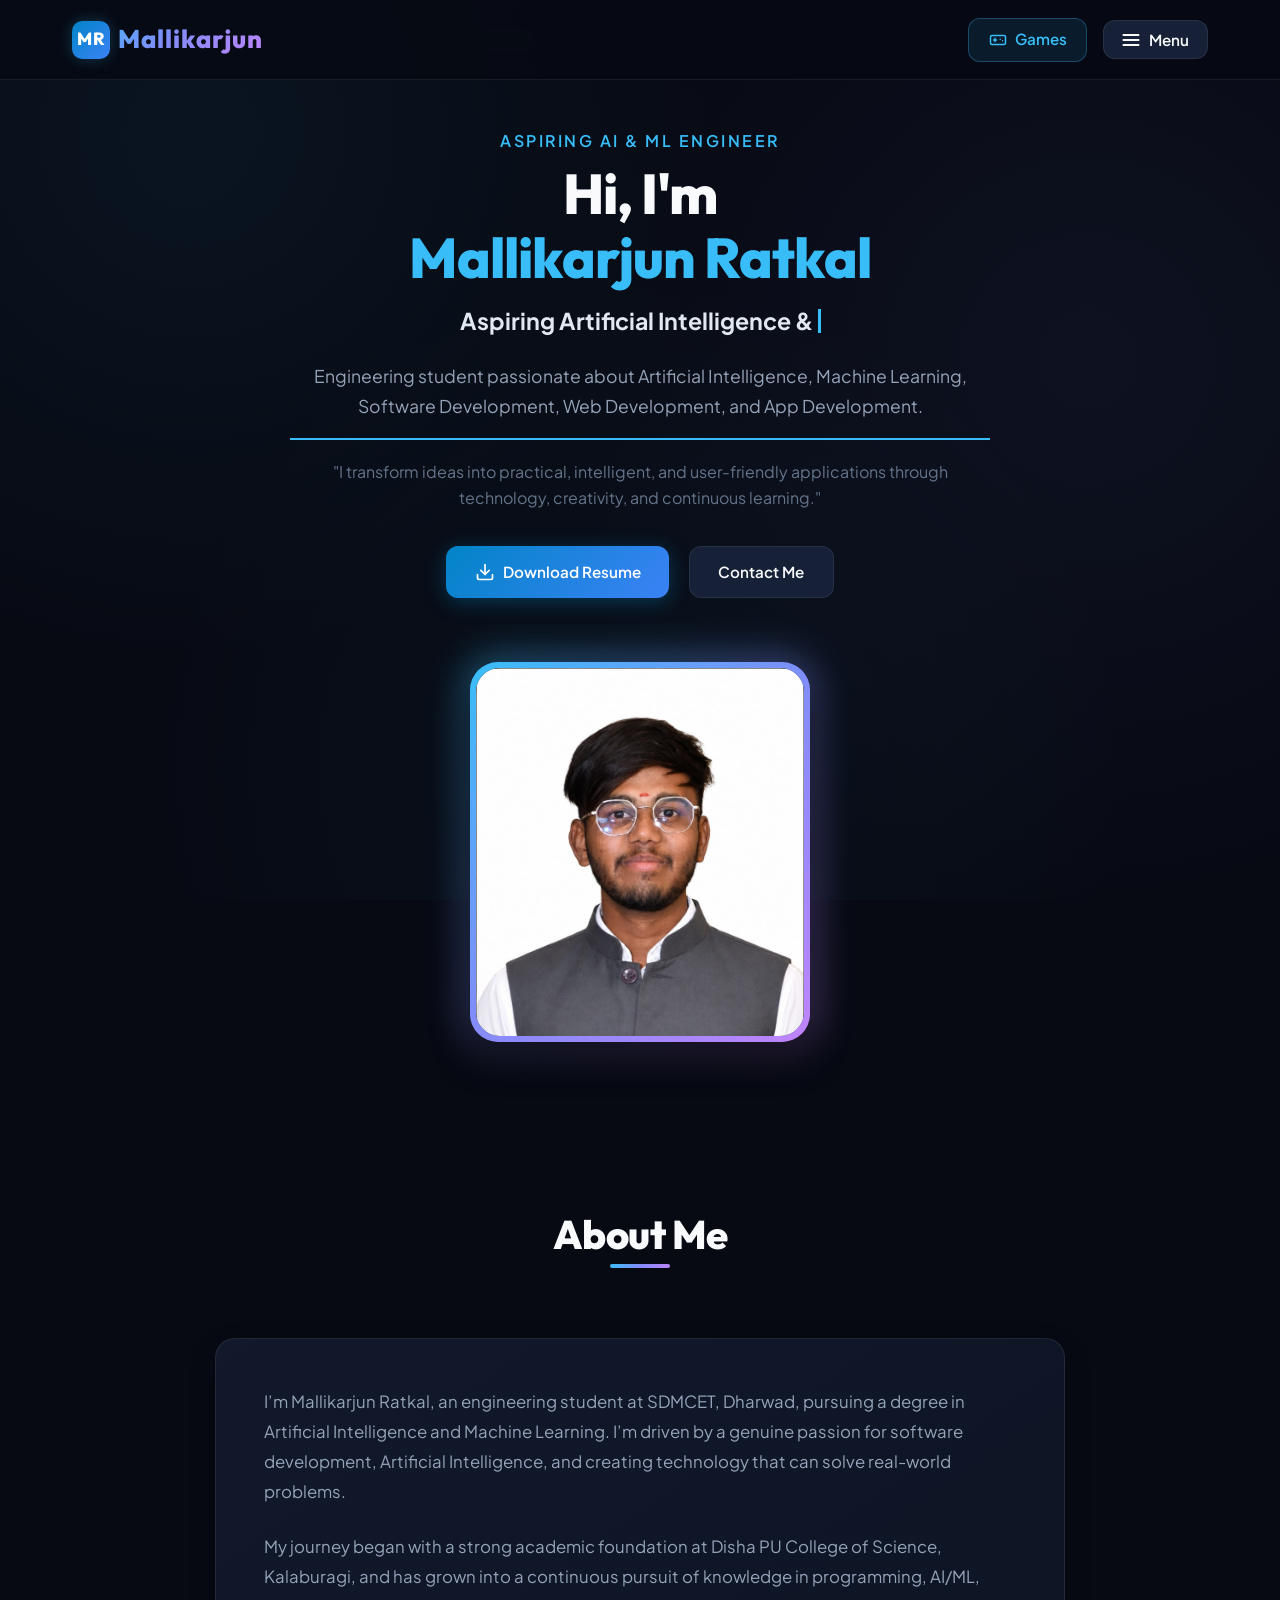
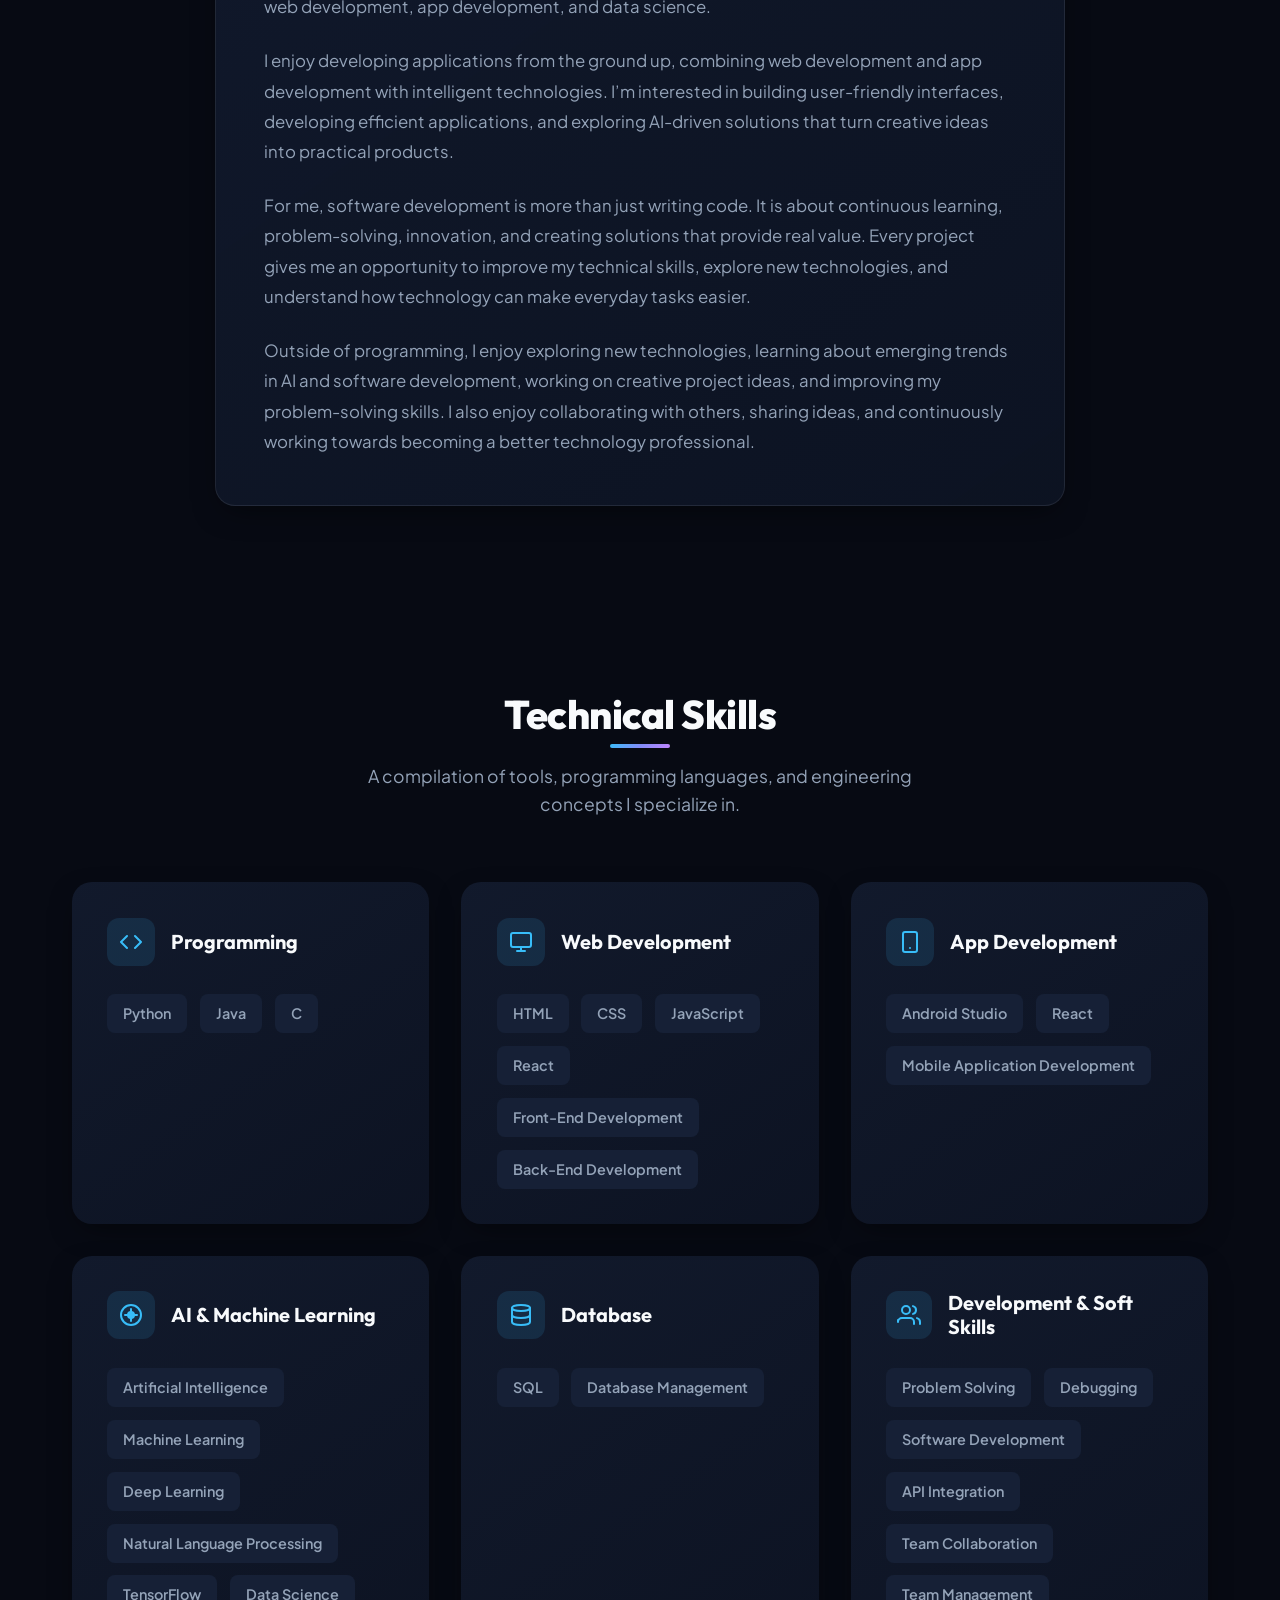
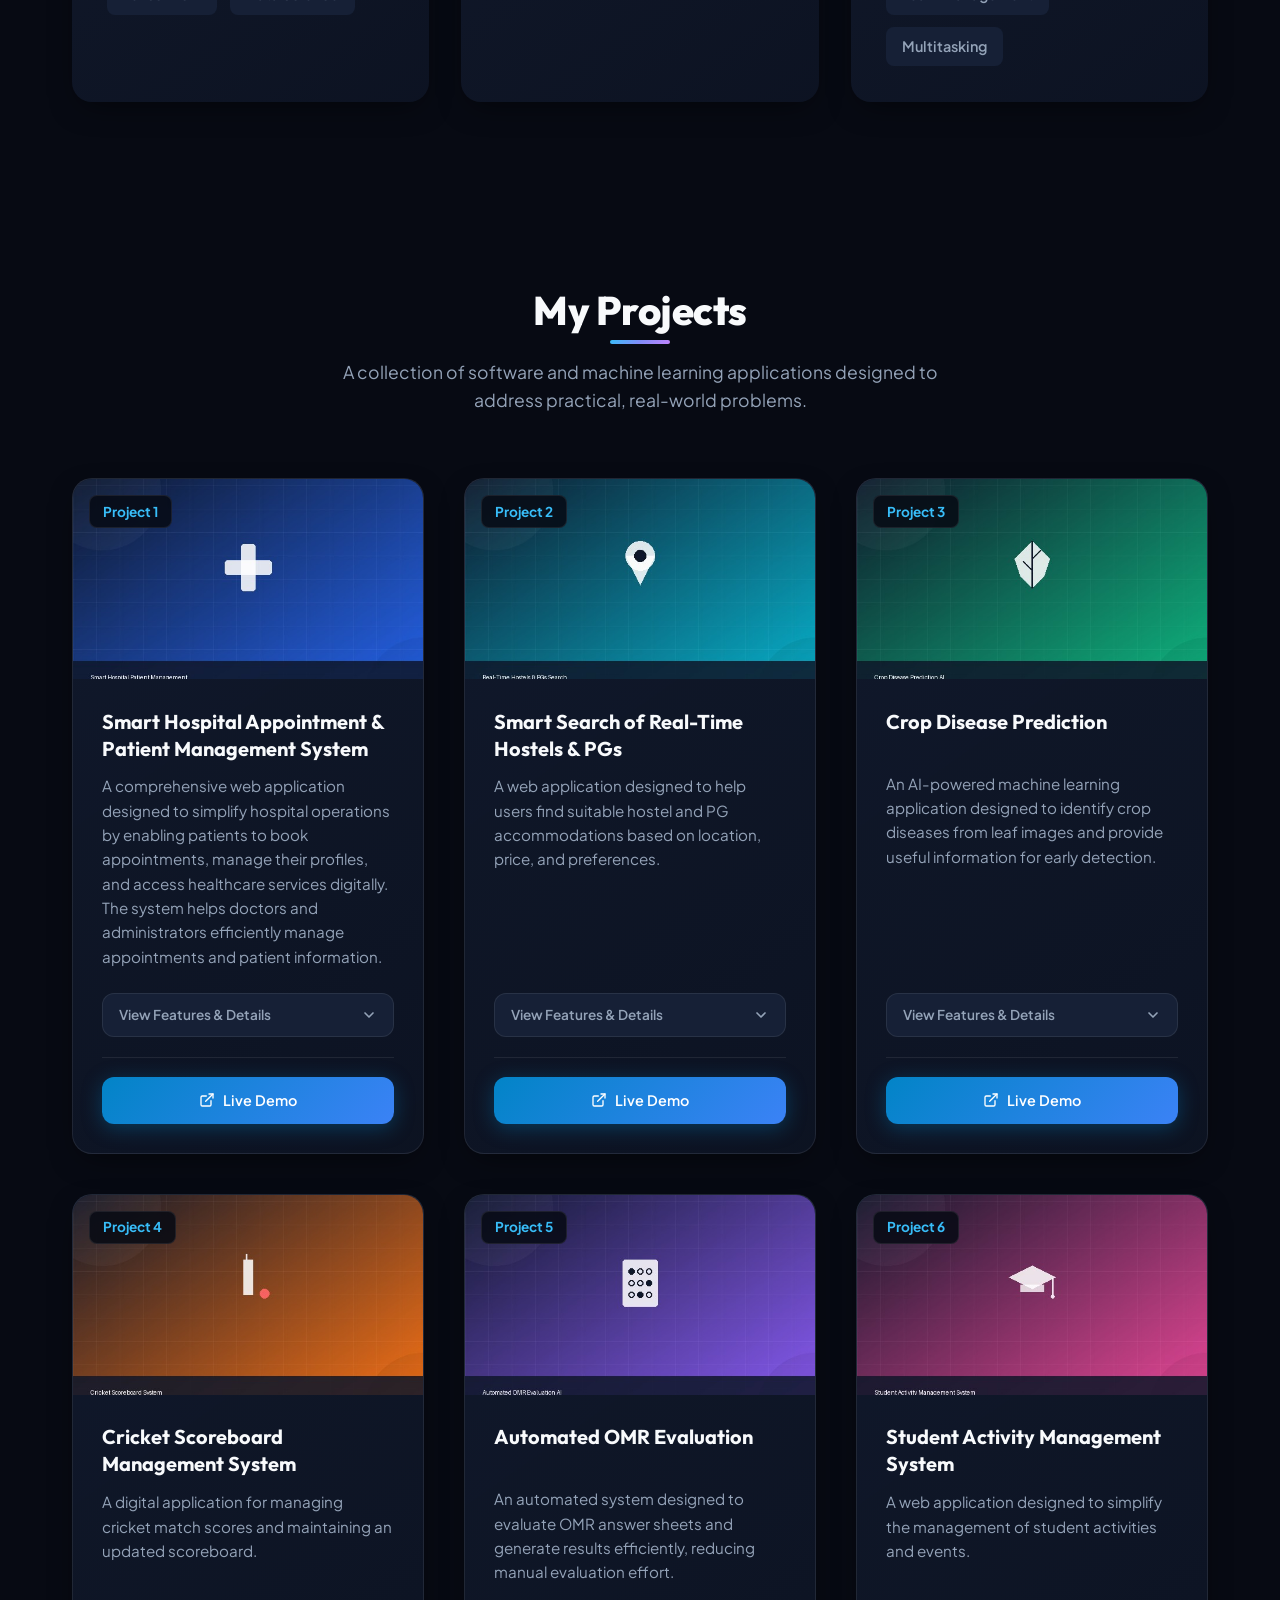
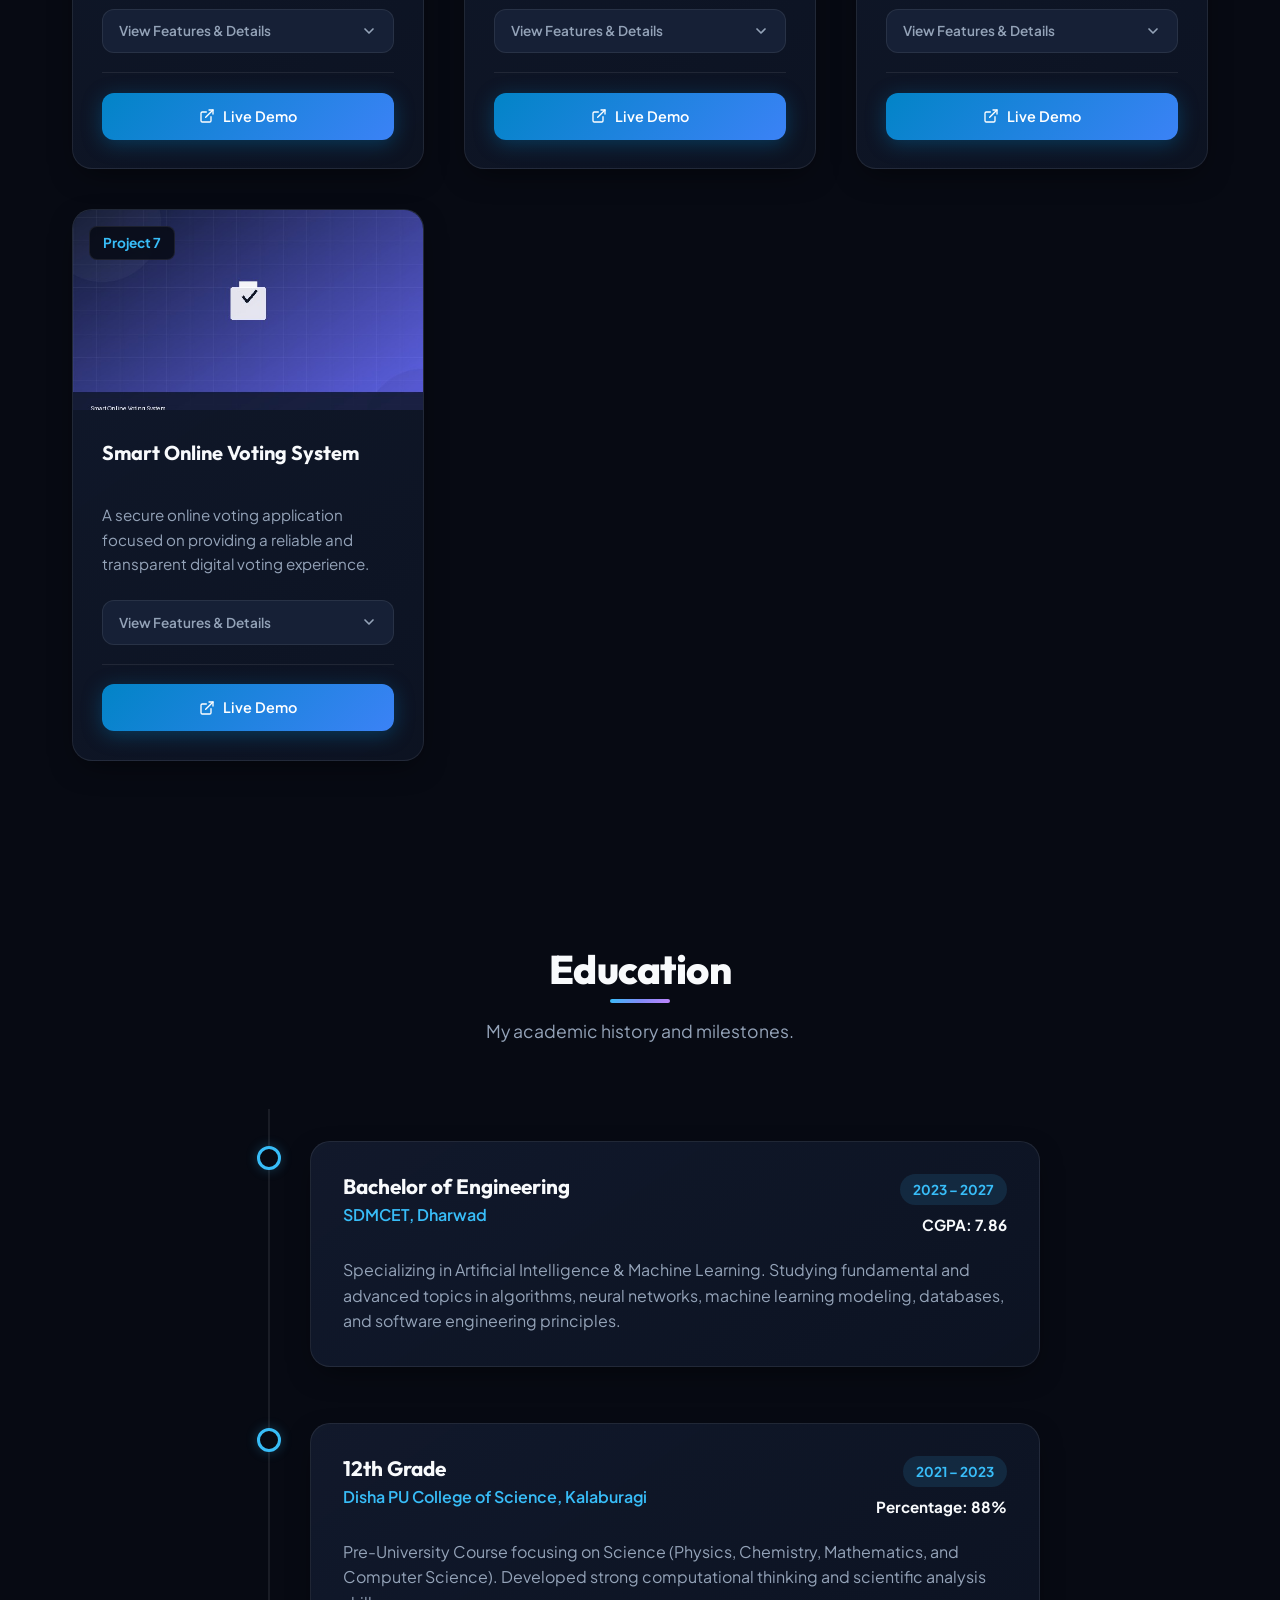
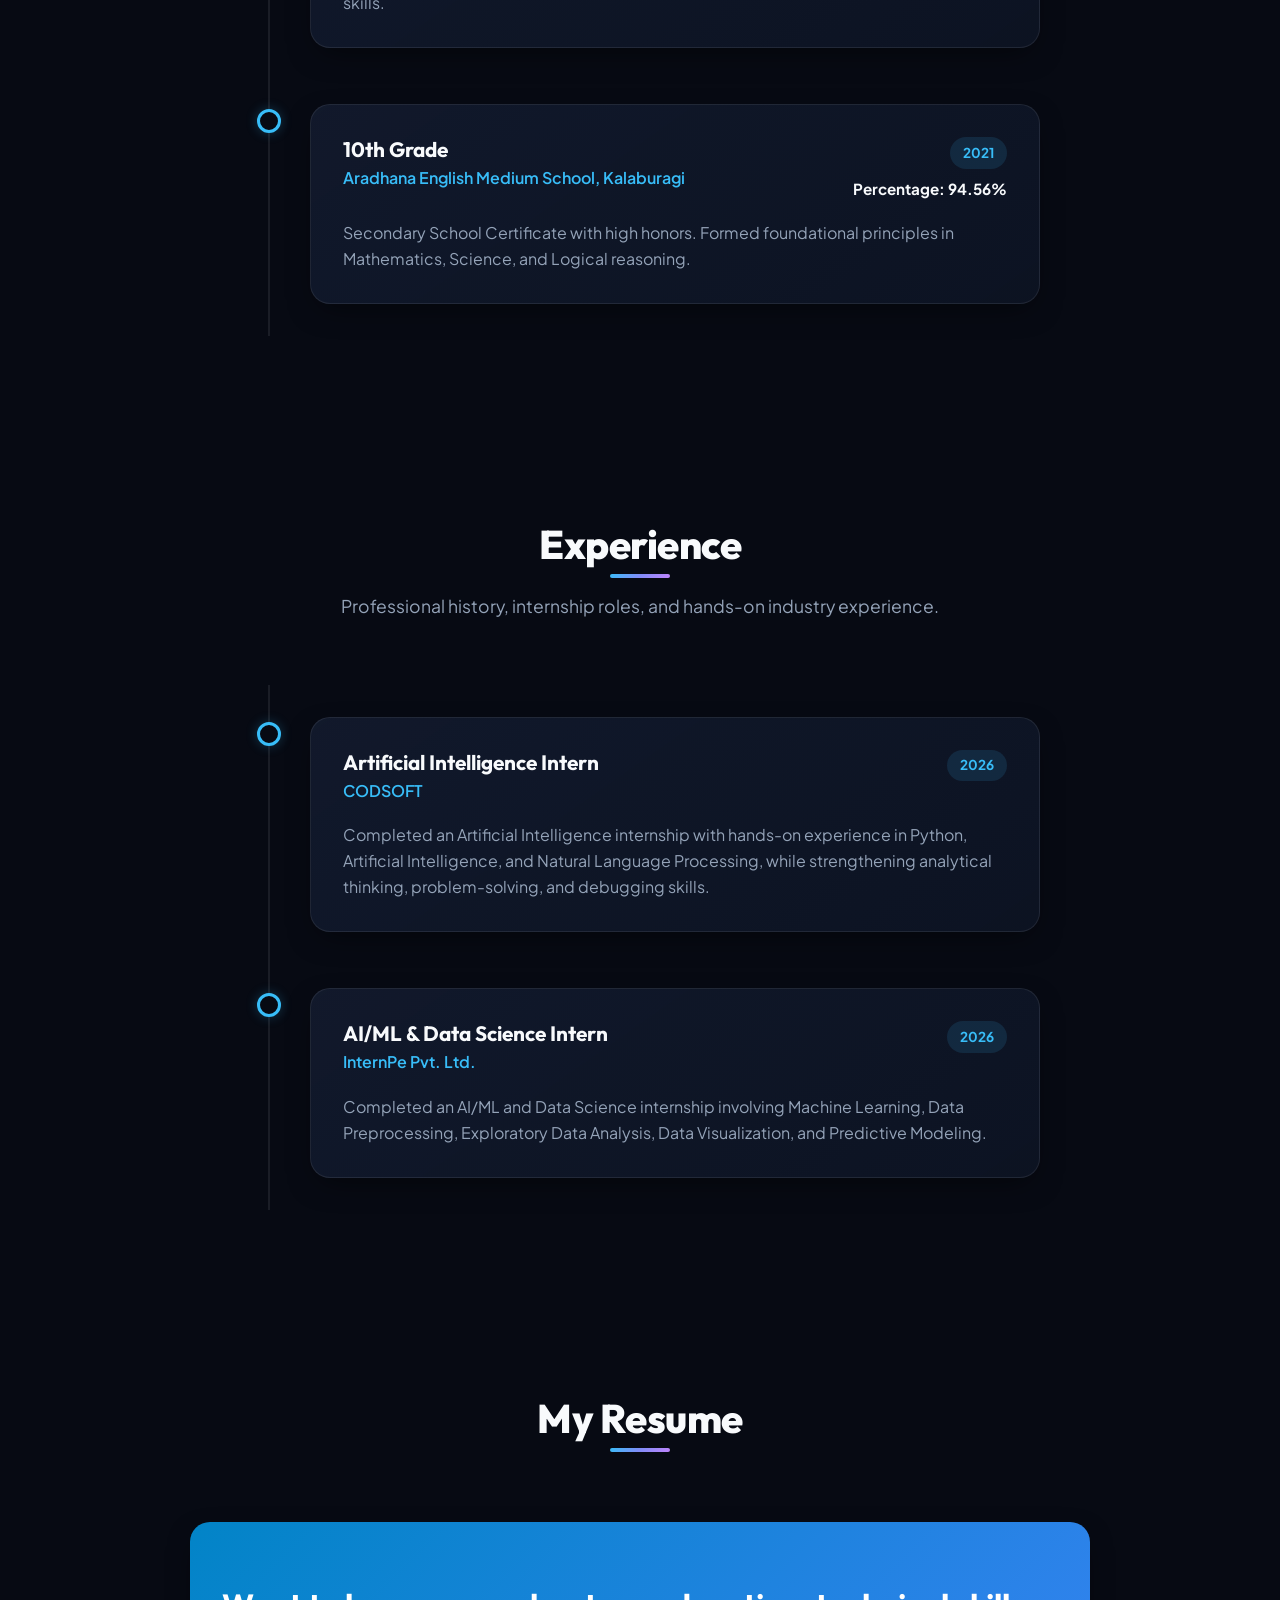
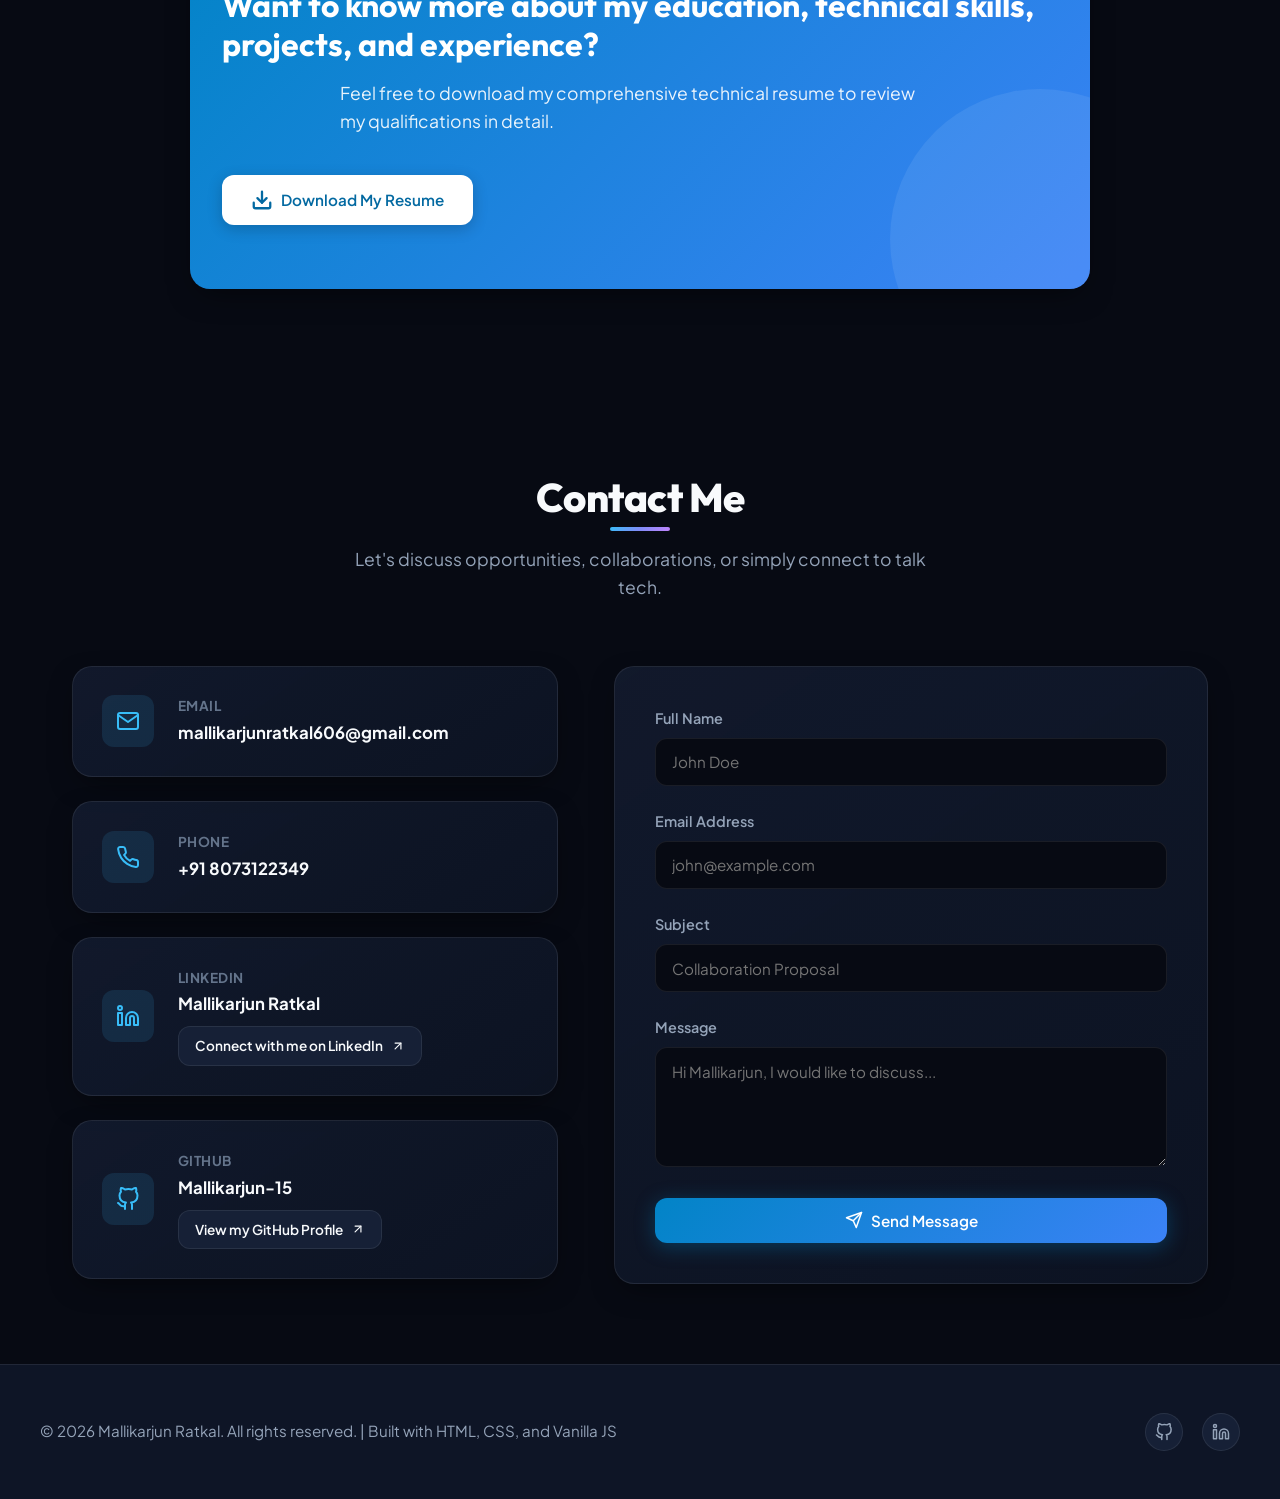
==== index.html @ 60618479 "Deploy complete professional portfolio website" ====
<!DOCTYPE html>
<html lang="en">
<head>
    <meta charset="UTF-8">
    <meta name="viewport" content="width=device-width, initial-scale=1.0">
    <meta name="description" content="Professional Portfolio of Mallikarjun Ratkal - Aspiring Artificial Intelligence & Machine Learning Engineer. Explore projects, technical skills, experiences, and browser games.">
    <title>Mallikarjun Ratkal | AI & ML Engineer</title>
    <!-- Google Preconnect -->
    <link rel="preconnect" href="https://fonts.googleapis.com">
    <link rel="preconnect" href="https://fonts.gstatic.com" crossorigin>
    <!-- Custom Stylesheet -->
    <link rel="stylesheet" href="style.css">
</head>
<body>

    <!-- STICKY HEADER NAVIGATION -->
    <header id="header">
        <nav class="nav-container" aria-label="Main Navigation">
            <a href="#home" class="logo" id="logo-link">
                <span class="logo-badge">MR</span>
                <span>Mallikarjun</span>
            </a>
            
            <div class="header-controls">
                <!-- Games Link in Header -->
                <a href="games.html" class="btn-nav-game" id="nav-games-btn">
                    <svg width="18" height="18" viewBox="0 0 24 24" fill="none" stroke="currentColor" stroke-width="2" stroke-linecap="round" stroke-linejoin="round" aria-hidden="true">
                        <rect x="2" y="6" width="20" height="12" rx="2"></rect>
                        <path d="M6 12h4m-2-2v4"></path>
                        <line x1="15" y1="11" x2="15" y2="11.01"></line>
                        <line x1="18" y1="13" x2="18" y2="13.01"></line>
                    </svg>
                    <span>Games</span>
                </a>

                <!-- 3-Line Menu Button -->
                <button class="menu-btn" id="menu-btn" aria-label="Open navigation menu" aria-expanded="false">
                    <svg width="20" height="20" viewBox="0 0 24 24" fill="none" stroke="currentColor" stroke-width="2.5" stroke-linecap="round" stroke-linejoin="round" aria-hidden="true">
                        <line x1="3" y1="6" x2="21" y2="6"></line>
                        <line x1="3" y1="12" x2="21" y2="12"></line>
                        <line x1="3" y1="18" x2="21" y2="18"></line>
                    </svg>
                    <span>Menu</span>
                </button>
            </div>
        </nav>
    </header>

    <!-- SLIDE-OUT NAVIGATION DRAWER -->
    <div class="drawer-backdrop" id="drawer-backdrop"></div>
    <aside class="nav-drawer" id="nav-drawer" aria-label="Navigation Drawer">
        <div class="drawer-header">
            <div class="logo">
                <span class="logo-badge">MR</span>
                <span>Navigation</span>
            </div>
            <button class="drawer-close" id="drawer-close" aria-label="Close navigation menu">
                <svg width="20" height="20" viewBox="0 0 24 24" fill="none" stroke="currentColor" stroke-width="2.5" stroke-linecap="round" stroke-linejoin="round">
                    <line x1="18" y1="6" x2="6" y2="18"></line>
                    <line x1="6" y1="6" x2="18" y2="18"></line>
                </svg>
            </button>
        </div>
        
        <ul class="drawer-links" id="drawer-links">
            <li class="drawer-link-item active"><a href="#home">Home</a></li>
            <li class="drawer-link-item"><a href="#about">About Me</a></li>
            <li class="drawer-link-item"><a href="#skills">Technical Skills</a></li>
            <li class="drawer-link-item"><a href="#projects">My Projects</a></li>
            <li class="drawer-link-item"><a href="games.html">Games Showcase 🎮</a></li>
            <li class="drawer-link-item"><a href="#education">Education</a></li>
            <li class="drawer-link-item"><a href="#experience">Experience</a></li>
            <li class="drawer-link-item"><a href="#resume">My Resume</a></li>
            <li class="drawer-link-item"><a href="#contact">Contact Me</a></li>
        </ul>
    </aside>

    <!-- MAIN PORTFOLIO CONTENT -->
    <main>
        
        <!-- HOME / HERO SECTION -->
        <section id="home" class="hero">
            <div class="hero-content">
                <span class="hero-subtitle-intro">Aspiring AI & ML Engineer</span>
                <h1 class="hero-title">Hi, I'm<br><span style="color: var(--accent);">Mallikarjun Ratkal</span></h1>
                <div class="hero-role" aria-live="polite">
                    <span id="typing-text">Aspiring Artificial Intelligence & Machine Learning Engineer</span><span class="typing-cursor" aria-hidden="true"></span>
                </div>
                <p class="hero-desc">
                    Engineering student passionate about Artificial Intelligence, Machine Learning, Software Development, Web Development, and App Development.
                </p>
                <p class="hero-tagline">
                    "I transform ideas into practical, intelligent, and user-friendly applications through technology, creativity, and continuous learning."
                </p>
                <div class="hero-actions">
                    <a href="resume/Mallikarjun_Ratkal_Resume.pdf" download="Mallikarjun_Ratkal_Resume.pdf" class="btn btn-primary" id="btn-resume-hero">
                        <svg width="20" height="20" viewBox="0 0 24 24" fill="none" stroke="currentColor" stroke-width="2" stroke-linecap="round" stroke-linejoin="round" aria-hidden="true">
                            <path d="M21 15v4a2 2 0 0 1-2 2H5a2 2 0 0 1-2-2v-4"></path>
                            <polyline points="7 10 12 15 17 10"></polyline>
                            <line x1="12" y1="15" x2="12" y2="3"></line>
                        </svg>
                        Download Resume
                    </a>
                    <a href="#contact" class="btn btn-secondary">
                        Contact Me
                    </a>
                </div>
            </div>
            
            <div class="hero-image-wrapper">
                <div class="profile-frame">
                    <div class="profile-img-container">
                        <img src="images/profile.jpg" alt="Mallikarjun Ratkal Profile Photo" loading="eager">
                    </div>
                </div>
            </div>
        </section>

        <!-- ABOUT ME SECTION -->
        <section id="about" class="reveal">
            <div class="section-header">
                <h2 class="section-title">About Me</h2>
            </div>
            <div class="about-container">
                <div class="about-text">
                    <p>
                        I’m Mallikarjun Ratkal, an engineering student at SDMCET, Dharwad, pursuing a degree in Artificial Intelligence and Machine Learning. I’m driven by a genuine passion for software development, Artificial Intelligence, and creating technology that can solve real-world problems.
                    </p>
                    <p>
                        My journey began with a strong academic foundation at Disha PU College of Science, Kalaburagi, and has grown into a continuous pursuit of knowledge in programming, AI/ML, web development, app development, and data science.
                    </p>
                    <p>
                        I enjoy developing applications from the ground up, combining web development and app development with intelligent technologies. I’m interested in building user-friendly interfaces, developing efficient applications, and exploring AI-driven solutions that turn creative ideas into practical products.
                    </p>
                    <p>
                        For me, software development is more than just writing code. It is about continuous learning, problem-solving, innovation, and creating solutions that provide real value. Every project gives me an opportunity to improve my technical skills, explore new technologies, and understand how technology can make everyday tasks easier.
                    </p>
                    <p>
                        Outside of programming, I enjoy exploring new technologies, learning about emerging trends in AI and software development, working on creative project ideas, and improving my problem-solving skills. I also enjoy collaborating with others, sharing ideas, and continuously working towards becoming a better technology professional.
                    </p>
                </div>
            </div>
        </section>

        <!-- TECHNICAL SKILLS SECTION -->
        <section id="skills" class="reveal">
            <div class="section-header">
                <h2 class="section-title">Technical Skills</h2>
                <p class="section-subtitle">A compilation of tools, programming languages, and engineering concepts I specialize in.</p>
            </div>
            
            <div class="skills-grid">
                
                <!-- CATEGORY 1: Programming -->
                <div class="skill-card">
                    <div class="skill-card-header">
                        <div class="skill-icon-wrapper" aria-hidden="true">
                            <svg viewBox="0 0 24 24" fill="none" stroke="currentColor" stroke-width="2" stroke-linecap="round" stroke-linejoin="round">
                                <polyline points="16 18 22 12 16 6"></polyline>
                                <polyline points="8 6 2 12 8 18"></polyline>
                            </svg>
                        </div>
                        <h3>Programming</h3>
                    </div>
                    <div class="skill-list">
                        <span class="skill-badge">Python</span>
                        <span class="skill-badge">Java</span>
                        <span class="skill-badge">C</span>
                    </div>
                </div>

                <!-- CATEGORY 2: Web Development -->
                <div class="skill-card">
                    <div class="skill-card-header">
                        <div class="skill-icon-wrapper" aria-hidden="true">
                            <svg viewBox="0 0 24 24" fill="none" stroke="currentColor" stroke-width="2" stroke-linecap="round" stroke-linejoin="round">
                                <rect x="2" y="3" width="20" height="14" rx="2" ry="2"></rect>
                                <line x1="8" y1="21" x2="16" y2="21"></line>
                                <line x1="12" y1="17" x2="12" y2="21"></line>
                            </svg>
                        </div>
                        <h3>Web Development</h3>
                    </div>
                    <div class="skill-list">
                        <span class="skill-badge">HTML</span>
                        <span class="skill-badge">CSS</span>
                        <span class="skill-badge">JavaScript</span>
                        <span class="skill-badge">React</span>
                        <span class="skill-badge">Front-End Development</span>
                        <span class="skill-badge">Back-End Development</span>
                    </div>
                </div>

                <!-- CATEGORY 3: App Development -->
                <div class="skill-card">
                    <div class="skill-card-header">
                        <div class="skill-icon-wrapper" aria-hidden="true">
                            <svg viewBox="0 0 24 24" fill="none" stroke="currentColor" stroke-width="2" stroke-linecap="round" stroke-linejoin="round">
                                <rect x="5" y="2" width="14" height="20" rx="2" ry="2"></rect>
                                <line x1="12" y1="18" x2="12.01" y2="18"></line>
                            </svg>
                        </div>
                        <h3>App Development</h3>
                    </div>
                    <div class="skill-list">
                        <span class="skill-badge">Android Studio</span>
                        <span class="skill-badge">React</span>
                        <span class="skill-badge">Mobile Application Development</span>
                    </div>
                </div>

                <!-- CATEGORY 4: AI & Machine Learning -->
                <div class="skill-card">
                    <div class="skill-card-header">
                        <div class="skill-icon-wrapper" aria-hidden="true">
                            <svg viewBox="0 0 24 24" fill="none" stroke="currentColor" stroke-width="2" stroke-linecap="round" stroke-linejoin="round">
                                <path d="M12 22c5.523 0 10-4.477 10-10S17.523 2 12 2 2 6.477 2 12s4.477 10 10 10z"></path>
                                <path d="M12 6v12M6 12h12"></path>
                                <circle cx="12" cy="12" r="3" fill="currentColor"></circle>
                            </svg>
                        </div>
                        <h3>AI & Machine Learning</h3>
                    </div>
                    <div class="skill-list">
                        <span class="skill-badge">Artificial Intelligence</span>
                        <span class="skill-badge">Machine Learning</span>
                        <span class="skill-badge">Deep Learning</span>
                        <span class="skill-badge">Natural Language Processing</span>
                        <span class="skill-badge">TensorFlow</span>
                        <span class="skill-badge">Data Science</span>
                    </div>
                </div>

                <!-- CATEGORY 5: Database -->
                <div class="skill-card">
                    <div class="skill-card-header">
                        <div class="skill-icon-wrapper" aria-hidden="true">
                            <svg viewBox="0 0 24 24" fill="none" stroke="currentColor" stroke-width="2" stroke-linecap="round" stroke-linejoin="round">
                                <ellipse cx="12" cy="5" rx="9" ry="3"></ellipse>
                                <path d="M3 5v14c0 1.66 4 3 9 3s9-1.34 9-3V5"></path>
                                <path d="M3 12c0 1.66 4 3 9 3s9-1.34 9-3"></path>
                            </svg>
                        </div>
                        <h3>Database</h3>
                    </div>
                    <div class="skill-list">
                        <span class="skill-badge">SQL</span>
                        <span class="skill-badge">Database Management</span>
                    </div>
                </div>

                <!-- CATEGORY 6: Development & Soft Skills -->
                <div class="skill-card">
                    <div class="skill-card-header">
                        <div class="skill-icon-wrapper" aria-hidden="true">
                            <svg viewBox="0 0 24 24" fill="none" stroke="currentColor" stroke-width="2" stroke-linecap="round" stroke-linejoin="round">
                                <path d="M17 21v-2a4 4 0 0 0-4-4H5a4 4 0 0 0-4 4v-2"></path>
                                <circle cx="9" cy="7" r="4"></circle>
                                <path d="M23 21v-2a4 4 0 0 0-3-3.87"></path>
                                <path d="M16 3.13a4 4 0 0 1 0 7.75"></path>
                            </svg>
                        </div>
                        <h3>Development & Soft Skills</h3>
                    </div>
                    <div class="skill-list">
                        <span class="skill-badge">Problem Solving</span>
                        <span class="skill-badge">Debugging</span>
                        <span class="skill-badge">Software Development</span>
                        <span class="skill-badge">API Integration</span>
                        <span class="skill-badge">Team Collaboration</span>
                        <span class="skill-badge">Team Management</span>
                        <span class="skill-badge">Multitasking</span>
                    </div>
                </div>

            </div>
        </section>

        <!-- PROJECTS SECTION (All 7 Projects Direct HTML Rendering) -->
        <section id="projects" class="reveal">
            <div class="section-header">
                <h2 class="section-title">My Projects</h2>
                <p class="section-subtitle">A collection of software and machine learning applications designed to address practical, real-world problems.</p>
            </div>
            
            <div class="projects-grid" id="projects-container">
                
                <!-- PROJECT 1 -->
                <div class="project-card">
                    <div class="project-img-wrapper">
                        <span class="project-num-badge">Project 1</span>
                        <img src="images/hospital-project.jpg" alt="Smart Hospital Appointment System" loading="lazy">
                    </div>
                    <div class="project-content">
                        <h3 class="project-title">Smart Hospital Appointment & Patient Management System</h3>
                        <p class="project-desc">A comprehensive web application designed to simplify hospital operations by enabling patients to book appointments, manage their profiles, and access healthcare services digitally. The system helps doctors and administrators efficiently manage appointments and patient information.</p>
                        
                        <!-- Collapsible Details Button -->
                        <details class="project-details">
                            <summary class="btn-details-toggle">
                                <span>View Features & Details</span>
                                <svg width="16" height="16" viewBox="0 0 24 24" fill="none" stroke="currentColor" stroke-width="2.5" stroke-linecap="round" stroke-linejoin="round">
                                    <polyline points="6 9 12 15 18 9"></polyline>
                                </svg>
                            </summary>
                            <div class="project-features-dropdown">
                                <div class="project-features-title">Key Features</div>
                                <ul class="project-feature-list">
                                    <li>Patient registration and login</li>
                                    <li>Secure authentication</li>
                                    <li>Doctor management</li>
                                    <li>Online appointment booking</li>
                                    <li>Appointment scheduling</li>
                                    <li>Patient record management</li>
                                    <li>Admin dashboard</li>
                                    <li>Responsive user interface</li>
                                    <li>Real-time database integration</li>
                                </ul>
                            </div>
                        </details>
                        
                        <div class="project-actions">
                            <a href="https://mallikarjun-15.github.io/Smart-hospital/" class="btn btn-primary" target="_blank" rel="noopener noreferrer">
                                <svg width="16" height="16" viewBox="0 0 24 24" fill="none" stroke="currentColor" stroke-width="2" stroke-linecap="round" stroke-linejoin="round">
                                    <path d="M18 13v6a2 2 0 0 1-2 2H5a2 2 0 0 1-2-2V8a2 2 0 0 1 2-2h6"></path>
                                    <polyline points="15 3 21 3 21 9"></polyline>
                                    <line x1="10" y1="14" x2="21" y2="3"></line>
                                </svg>
                                Live Demo
                            </a>
                        </div>
                    </div>
                </div>

                <!-- PROJECT 2 -->
                <div class="project-card">
                    <div class="project-img-wrapper">
                        <span class="project-num-badge">Project 2</span>
                        <img src="images/hostel-project.jpg" alt="Smart Search of Hostels & PGs" loading="lazy">
                    </div>
                    <div class="project-content">
                        <h3 class="project-title">Smart Search of Real-Time Hostels & PGs</h3>
                        <p class="project-desc">A web application designed to help users find suitable hostel and PG accommodations based on location, price, and preferences.</p>
                        
                        <!-- Collapsible Details Button -->
                        <details class="project-details">
                            <summary class="btn-details-toggle">
                                <span>View Features & Details</span>
                                <svg width="16" height="16" viewBox="0 0 24 24" fill="none" stroke="currentColor" stroke-width="2.5" stroke-linecap="round" stroke-linejoin="round">
                                    <polyline points="6 9 12 15 18 9"></polyline>
                                </svg>
                            </summary>
                            <div class="project-features-dropdown">
                                <div class="project-features-title">Key Features</div>
                                <ul class="project-feature-list">
                                    <li>Location-based search</li>
                                    <li>Price filtering</li>
                                    <li>Preference-based search</li>
                                    <li>Google Maps integration</li>
                                    <li>Location tracking</li>
                                    <li>Real-time accommodation information</li>
                                </ul>
                            </div>
                        </details>
                        
                        <div class="project-actions">
                            <a href="https://stayfinder-frontend-sigma.vercel.app/" class="btn btn-primary" target="_blank" rel="noopener noreferrer">
                                <svg width="16" height="16" viewBox="0 0 24 24" fill="none" stroke="currentColor" stroke-width="2" stroke-linecap="round" stroke-linejoin="round">
                                    <path d="M18 13v6a2 2 0 0 1-2 2H5a2 2 0 0 1-2-2V8a2 2 0 0 1 2-2h6"></path>
                                    <polyline points="15 3 21 3 21 9"></polyline>
                                    <line x1="10" y1="14" x2="21" y2="3"></line>
                                </svg>
                                Live Demo
                            </a>
                        </div>
                    </div>
                </div>

                <!-- PROJECT 3 -->
                <div class="project-card">
                    <div class="project-img-wrapper">
                        <span class="project-num-badge">Project 3</span>
                        <img src="images/crop-project.jpg" alt="Crop Disease Prediction AI" loading="lazy">
                    </div>
                    <div class="project-content">
                        <h3 class="project-title">Crop Disease Prediction</h3>
                        <p class="project-desc">An AI-powered machine learning application designed to identify crop diseases from leaf images and provide useful information for early detection.</p>
                        
                        <!-- Collapsible Details Button -->
                        <details class="project-details">
                            <summary class="btn-details-toggle">
                                <span>View Features & Details</span>
                                <svg width="16" height="16" viewBox="0 0 24 24" fill="none" stroke="currentColor" stroke-width="2.5" stroke-linecap="round" stroke-linejoin="round">
                                    <polyline points="6 9 12 15 18 9"></polyline>
                                </svg>
                            </summary>
                            <div class="project-features-dropdown">
                                <div class="project-features-title">Key Features</div>
                                <ul class="project-feature-list">
                                    <li>Leaf image analysis</li>
                                    <li>Disease prediction</li>
                                    <li>Image classification</li>
                                    <li>Treatment suggestions</li>
                                    <li>Early disease detection</li>
                                </ul>
                            </div>
                        </details>
                        
                        <div class="project-actions">
                            <a href="#" class="btn btn-primary" target="_blank" rel="noopener noreferrer">
                                <svg width="16" height="16" viewBox="0 0 24 24" fill="none" stroke="currentColor" stroke-width="2" stroke-linecap="round" stroke-linejoin="round">
                                    <path d="M18 13v6a2 2 0 0 1-2 2H5a2 2 0 0 1-2-2V8a2 2 0 0 1 2-2h6"></path>
                                    <polyline points="15 3 21 3 21 9"></polyline>
                                    <line x1="10" y1="14" x2="21" y2="3"></line>
                                </svg>
                                Live Demo
                            </a>
                        </div>
                    </div>
                </div>

                <!-- PROJECT 4 -->
                <div class="project-card">
                    <div class="project-img-wrapper">
                        <span class="project-num-badge">Project 4</span>
                        <img src="images/cricket-project.jpg" alt="Cricket Scoreboard Management System" loading="lazy">
                    </div>
                    <div class="project-content">
                        <h3 class="project-title">Cricket Scoreboard Management System</h3>
                        <p class="project-desc">A digital application for managing cricket match scores and maintaining an updated scoreboard.</p>
                        
                        <!-- Collapsible Details Button -->
                        <details class="project-details">
                            <summary class="btn-details-toggle">
                                <span>View Features & Details</span>
                                <svg width="16" height="16" viewBox="0 0 24 24" fill="none" stroke="currentColor" stroke-width="2.5" stroke-linecap="round" stroke-linejoin="round">
                                    <polyline points="6 9 12 15 18 9"></polyline>
                                </svg>
                            </summary>
                            <div class="project-features-dropdown">
                                <div class="project-features-title">Key Features</div>
                                <ul class="project-feature-list">
                                    <li>Runs management</li>
                                    <li>Wickets management</li>
                                    <li>Overs tracking</li>
                                    <li>Player information</li>
                                    <li>Live scoreboard updates</li>
                                    <li>Match management</li>
                                </ul>
                            </div>
                        </details>
                        
                        <div class="project-actions">
                            <a href="https://mallikarjun-15.github.io/Cricket-Score-Board-Mgt/" class="btn btn-primary" target="_blank" rel="noopener noreferrer">
                                <svg width="16" height="16" viewBox="0 0 24 24" fill="none" stroke="currentColor" stroke-width="2" stroke-linecap="round" stroke-linejoin="round">
                                    <path d="M18 13v6a2 2 0 0 1-2 2H5a2 2 0 0 1-2-2V8a2 2 0 0 1 2-2h6"></path>
                                    <polyline points="15 3 21 3 21 9"></polyline>
                                    <line x1="10" y1="14" x2="21" y2="3"></line>
                                </svg>
                                Live Demo
                            </a>
                        </div>
                    </div>
                </div>

                <!-- PROJECT 5 -->
                <div class="project-card">
                    <div class="project-img-wrapper">
                        <span class="project-num-badge">Project 5</span>
                        <img src="images/omr-project.jpg" alt="Automated OMR Evaluation AI" loading="lazy">
                    </div>
                    <div class="project-content">
                        <h3 class="project-title">Automated OMR Evaluation</h3>
                        <p class="project-desc">An automated system designed to evaluate OMR answer sheets and generate results efficiently, reducing manual evaluation effort.</p>
                        
                        <!-- Collapsible Details Button -->
                        <details class="project-details">
                            <summary class="btn-details-toggle">
                                <span>View Features & Details</span>
                                <svg width="16" height="16" viewBox="0 0 24 24" fill="none" stroke="currentColor" stroke-width="2.5" stroke-linecap="round" stroke-linejoin="round">
                                    <polyline points="6 9 12 15 18 9"></polyline>
                                </svg>
                            </summary>
                            <div class="project-features-dropdown">
                                <div class="project-features-title">Key Features</div>
                                <ul class="project-feature-list">
                                    <li>OMR sheet processing</li>
                                    <li>Answer detection</li>
                                    <li>Automatic evaluation</li>
                                    <li>Result calculation</li>
                                    <li>Reduced manual evaluation</li>
                                </ul>
                            </div>
                        </details>
                        
                        <div class="project-actions">
                            <a href="#" class="btn btn-primary" target="_blank" rel="noopener noreferrer">
                                <svg width="16" height="16" viewBox="0 0 24 24" fill="none" stroke="currentColor" stroke-width="2" stroke-linecap="round" stroke-linejoin="round">
                                    <path d="M18 13v6a2 2 0 0 1-2 2H5a2 2 0 0 1-2-2V8a2 2 0 0 1 2-2h6"></path>
                                    <polyline points="15 3 21 3 21 9"></polyline>
                                    <line x1="10" y1="14" x2="21" y2="3"></line>
                                </svg>
                                Live Demo
                            </a>
                        </div>
                    </div>
                </div>

                <!-- PROJECT 6 -->
                <div class="project-card">
                    <div class="project-img-wrapper">
                        <span class="project-num-badge">Project 6</span>
                        <img src="images/student-project.jpg" alt="Student Activity Management System" loading="lazy">
                    </div>
                    <div class="project-content">
                        <h3 class="project-title">Student Activity Management System</h3>
                        <p class="project-desc">A web application designed to simplify the management of student activities and events.</p>
                        
                        <!-- Collapsible Details Button -->
                        <details class="project-details">
                            <summary class="btn-details-toggle">
                                <span>View Features & Details</span>
                                <svg width="16" height="16" viewBox="0 0 24 24" fill="none" stroke="currentColor" stroke-width="2.5" stroke-linecap="round" stroke-linejoin="round">
                                    <polyline points="6 9 12 15 18 9"></polyline>
                                </svg>
                            </summary>
                            <div class="project-features-dropdown">
                                <div class="project-features-title">Key Features</div>
                                <ul class="project-feature-list">
                                    <li>Event creation</li>
                                    <li>Student registration</li>
                                    <li>Attendance management</li>
                                    <li>Feedback collection</li>
                                    <li>Activity tracking</li>
                                </ul>
                            </div>
                        </details>
                        
                        <div class="project-actions">
                            <a href="#" class="btn btn-primary" target="_blank" rel="noopener noreferrer">
                                <svg width="16" height="16" viewBox="0 0 24 24" fill="none" stroke="currentColor" stroke-width="2" stroke-linecap="round" stroke-linejoin="round">
                                    <path d="M18 13v6a2 2 0 0 1-2 2H5a2 2 0 0 1-2-2V8a2 2 0 0 1 2-2h6"></path>
                                    <polyline points="15 3 21 3 21 9"></polyline>
                                    <line x1="10" y1="14" x2="21" y2="3"></line>
                                </svg>
                                Live Demo
                            </a>
                        </div>
                    </div>
                </div>

                <!-- PROJECT 7 -->
                <div class="project-card">
                    <div class="project-img-wrapper">
                        <span class="project-num-badge">Project 7</span>
                        <img src="images/voting-project.jpg" alt="Smart Online Voting System" loading="lazy">
                    </div>
                    <div class="project-content">
                        <h3 class="project-title">Smart Online Voting System</h3>
                        <p class="project-desc">A secure online voting application focused on providing a reliable and transparent digital voting experience.</p>
                        
                        <!-- Collapsible Details Button -->
                        <details class="project-details">
                            <summary class="btn-details-toggle">
                                <span>View Features & Details</span>
                                <svg width="16" height="16" viewBox="0 0 24 24" fill="none" stroke="currentColor" stroke-width="2.5" stroke-linecap="round" stroke-linejoin="round">
                                    <polyline points="6 9 12 15 18 9"></polyline>
                                </svg>
                            </summary>
                            <div class="project-features-dropdown">
                                <div class="project-features-title">Key Features</div>
                                <ul class="project-feature-list">
                                    <li>User authentication</li>
                                    <li>Secure voting</li>
                                    <li>Vote encryption</li>
                                    <li>Multiple-vote prevention</li>
                                    <li>Real-time result counting</li>
                                </ul>
                            </div>
                        </details>
                        
                        <div class="project-actions">
                            <a href="#" class="btn btn-primary" target="_blank" rel="noopener noreferrer">
                                <svg width="16" height="16" viewBox="0 0 24 24" fill="none" stroke="currentColor" stroke-width="2" stroke-linecap="round" stroke-linejoin="round">
                                    <path d="M18 13v6a2 2 0 0 1-2 2H5a2 2 0 0 1-2-2V8a2 2 0 0 1 2-2h6"></path>
                                    <polyline points="15 3 21 3 21 9"></polyline>
                                    <line x1="10" y1="14" x2="21" y2="3"></line>
                                </svg>
                                Live Demo
                            </a>
                        </div>
                    </div>
                </div>

            </div>
        </section>

        <!-- EDUCATION SECTION -->
        <section id="education" class="reveal timeline-section">
            <div class="section-header">
                <h2 class="section-title">Education</h2>
                <p class="section-subtitle">My academic history and milestones.</p>
            </div>
            
            <div class="timeline">
                
                <!-- Education 1 -->
                <div class="timeline-item">
                    <div class="timeline-dot" aria-hidden="true"></div>
                    <div class="timeline-card">
                        <div class="timeline-header">
                            <div class="timeline-title">
                                <h3>Bachelor of Engineering</h3>
                                <span class="timeline-inst">SDMCET, Dharwad</span>
                            </div>
                            <div class="timeline-meta">
                                <span class="timeline-date">2023 – 2027</span>
                                <div class="timeline-stats">CGPA: 7.86</div>
                            </div>
                        </div>
                        <p class="timeline-desc">
                            Specializing in Artificial Intelligence & Machine Learning. Studying fundamental and advanced topics in algorithms, neural networks, machine learning modeling, databases, and software engineering principles.
                        </p>
                    </div>
                </div>

                <!-- Education 2 -->
                <div class="timeline-item">
                    <div class="timeline-dot" aria-hidden="true"></div>
                    <div class="timeline-card">
                        <div class="timeline-header">
                            <div class="timeline-title">
                                <h3>12th Grade</h3>
                                <span class="timeline-inst">Disha PU College of Science, Kalaburagi</span>
                            </div>
                            <div class="timeline-meta">
                                <span class="timeline-date">2021 – 2023</span>
                                <div class="timeline-stats">Percentage: 88%</div>
                            </div>
                        </div>
                        <p class="timeline-desc">
                            Pre-University Course focusing on Science (Physics, Chemistry, Mathematics, and Computer Science). Developed strong computational thinking and scientific analysis skills.
                        </p>
                    </div>
                </div>

                <!-- Education 3 -->
                <div class="timeline-item">
                    <div class="timeline-dot" aria-hidden="true"></div>
                    <div class="timeline-card">
                        <div class="timeline-header">
                            <div class="timeline-title">
                                <h3>10th Grade</h3>
                                <span class="timeline-inst">Aradhana English Medium School, Kalaburagi</span>
                            </div>
                            <div class="timeline-meta">
                                <span class="timeline-date">2021</span>
                                <div class="timeline-stats">Percentage: 94.56%</div>
                            </div>
                        </div>
                        <p class="timeline-desc">
                            Secondary School Certificate with high honors. Formed foundational principles in Mathematics, Science, and Logical reasoning.
                        </p>
                    </div>
                </div>

            </div>
        </section>

        <!-- EXPERIENCE SECTION -->
        <section id="experience" class="reveal timeline-section">
            <div class="section-header">
                <h2 class="section-title">Experience</h2>
                <p class="section-subtitle">Professional history, internship roles, and hands-on industry experience.</p>
            </div>
            
            <div class="timeline">
                
                <!-- Experience 1 -->
                <div class="timeline-item">
                    <div class="timeline-dot" aria-hidden="true"></div>
                    <div class="timeline-card">
                        <div class="timeline-header">
                            <div class="timeline-title">
                                <h3>Artificial Intelligence Intern</h3>
                                <span class="timeline-inst">CODSOFT</span>
                            </div>
                            <div class="timeline-meta">
                                <span class="timeline-date">2026</span>
                            </div>
                        </div>
                        <p class="timeline-desc">
                            Completed an Artificial Intelligence internship with hands-on experience in Python, Artificial Intelligence, and Natural Language Processing, while strengthening analytical thinking, problem-solving, and debugging skills.
                        </p>
                    </div>
                </div>

                <!-- Experience 2 -->
                <div class="timeline-item">
                    <div class="timeline-dot" aria-hidden="true"></div>
                    <div class="timeline-card">
                        <div class="timeline-header">
                            <div class="timeline-title">
                                <h3>AI/ML & Data Science Intern</h3>
                                <span class="timeline-inst">InternPe Pvt. Ltd.</span>
                            </div>
                            <div class="timeline-meta">
                                <span class="timeline-date">2026</span>
                            </div>
                        </div>
                        <p class="timeline-desc">
                            Completed an AI/ML and Data Science internship involving Machine Learning, Data Preprocessing, Exploratory Data Analysis, Data Visualization, and Predictive Modeling.
                        </p>
                    </div>
                </div>

            </div>
        </section>

        <!-- RESUME SECTION -->
        <section id="resume" class="reveal">
            <div class="section-header">
                <h2 class="section-title">My Resume</h2>
            </div>
            
            <div class="resume-card">
                <h3>Want to know more about my education, technical skills, projects, and experience?</h3>
                <p>Feel free to download my comprehensive technical resume to review my qualifications in detail.</p>
                <a href="resume/Mallikarjun_Ratkal_Resume.pdf" download="Mallikarjun_Ratkal_Resume.pdf" class="btn btn-light" id="btn-resume-section">
                    <svg width="22" height="22" viewBox="0 0 24 24" fill="none" stroke="currentColor" stroke-width="2.5" stroke-linecap="round" stroke-linejoin="round" aria-hidden="true">
                        <path d="M21 15v4a2 2 0 0 1-2 2H5a2 2 0 0 1-2-2v-4"></path>
                        <polyline points="7 10 12 15 17 10"></polyline>
                        <line x1="12" y1="15" x2="12" y2="3"></line>
                    </svg>
                    Download My Resume
                </a>
            </div>
        </section>

        <!-- CONTACT ME SECTION -->
        <section id="contact" class="reveal">
            <div class="section-header">
                <h2 class="section-title">Contact Me</h2>
                <p class="section-subtitle">Let's discuss opportunities, collaborations, or simply connect to talk tech.</p>
            </div>
            
            <div class="contact-grid">
                
                <!-- Contact info channels (left side) -->
                <div class="contact-info">
                    
                    <!-- Email Card -->
                    <div class="contact-info-card">
                        <div class="contact-info-icon" aria-hidden="true">
                            <svg viewBox="0 0 24 24" fill="none" stroke="currentColor" stroke-width="2" stroke-linecap="round" stroke-linejoin="round">
                                <path d="M4 4h16c1.1 0 2 .9 2 2v12c0 1.1-.9 2-2 2H4c-1.1 0-2-.9-2-2V6c0-1.1.9-2 2-2z"></path>
                                <polyline points="22,6 12,13 2,6"></polyline>
                            </svg>
                        </div>
                        <div class="contact-info-details">
                            <div class="contact-info-label">Email</div>
                            <a href="mailto:mallikarjunratkal606@gmail.com" class="contact-info-val">mallikarjunratkal606@gmail.com</a>
                        </div>
                    </div>

                    <!-- Phone Card -->
                    <div class="contact-info-card">
                        <div class="contact-info-icon" aria-hidden="true">
                            <svg viewBox="0 0 24 24" fill="none" stroke="currentColor" stroke-width="2" stroke-linecap="round" stroke-linejoin="round">
                                <path d="M22 16.92v3a2 2 0 0 1-2.18 2 19.79 19.79 0 0 1-8.63-3.07 19.5 19.5 0 0 1-6-6 19.79 19.79 0 0 1-3.07-8.67A2 2 0 0 1 4.11 2h3a2 2 0 0 1 2 1.72 12.84 12.84 0 0 0 .7 2.81 2 2 0 0 1-.45 2.11L8.09 9.91a16 16 0 0 0 6 6l1.27-1.27a2 2 0 0 1 2.11-.45 12.84 12.84 0 0 0 2.81.7A2 2 0 0 1 22 16.92z"></path>
                            </svg>
                        </div>
                        <div class="contact-info-details">
                            <div class="contact-info-label">Phone</div>
                            <a href="tel:+918073122349" class="contact-info-val">+91 8073122349</a>
                        </div>
                    </div>

                    <!-- LinkedIn Card -->
                    <div class="contact-info-card">
                        <div class="contact-info-icon" aria-hidden="true">
                            <svg viewBox="0 0 24 24" fill="none" stroke="currentColor" stroke-width="2" stroke-linecap="round" stroke-linejoin="round">
                                <path d="M16 8a6 6 0 0 1 6 6v7h-4v-7a2 2 0 0 0-2-2 2 2 0 0 0-2 2v7h-4v-7a6 6 0 0 1 6-6z"></path>
                                <rect x="2" y="9" width="4" height="12"></rect>
                                <circle cx="4" cy="4" r="2"></circle>
                            </svg>
                        </div>
                        <div class="contact-info-details">
                            <div class="contact-info-label">LinkedIn</div>
                            <div class="contact-info-val">Mallikarjun Ratkal</div>
                            <a href="https://www.linkedin.com/in/mallikarjun-ratkal-7a6123308" target="_blank" rel="noopener noreferrer" class="btn btn-secondary btn-social">
                                Connect with me on LinkedIn
                                <svg width="14" height="14" viewBox="0 0 24 24" fill="none" stroke="currentColor" stroke-width="2" stroke-linecap="round" stroke-linejoin="round">
                                    <line x1="7" y1="17" x2="17" y2="7"></line>
                                    <polyline points="7 7 17 7 17 17"></polyline>
                                </svg>
                            </a>
                        </div>
                    </div>

                    <!-- GitHub Card -->
                    <div class="contact-info-card">
                        <div class="contact-info-icon" aria-hidden="true">
                            <svg viewBox="0 0 24 24" fill="none" stroke="currentColor" stroke-width="2" stroke-linecap="round" stroke-linejoin="round">
                                <path d="M9 19c-5 1.5-5-2.5-7-3m14 6v-3.87a3.37 3.37 0 0 0-.94-2.61c3.14-.35 6.44-1.54 6.44-7A5.44 5.44 0 0 0 20 4.77 5.07 5.07 0 0 0 19.91 1S18.73.65 16 2.48a13.38 13.38 0 0 0-7 0C6.27.65 5.09 1 5.09 1A5.07 5.07 0 0 0 5 4.77a5.44 5.44 0 0 0-1.5 3.78c0 5.42 3.3 6.61 6.44 7A3.37 3.37 0 0 0 9 18.13V22"></path>
                            </svg>
                        </div>
                        <div class="contact-info-details">
                            <div class="contact-info-label">GitHub</div>
                            <div class="contact-info-val">Mallikarjun-15</div>
                            <a href="https://github.com/Mallikarjun-15" target="_blank" rel="noopener noreferrer" class="btn btn-secondary btn-social">
                                View my GitHub Profile
                                <svg width="14" height="14" viewBox="0 0 24 24" fill="none" stroke="currentColor" stroke-width="2" stroke-linecap="round" stroke-linejoin="round">
                                    <line x1="7" y1="17" x2="17" y2="7"></line>
                                    <polyline points="7 7 17 7 17 17"></polyline>
                                </svg>
                            </a>
                        </div>
                    </div>

                </div>

                <!-- Contact form (right side) -->
                <div class="contact-form-wrapper">
                    
                    <!-- Alert Banners -->
                    <div id="form-alert-success" class="form-alert form-alert-success" role="alert">
                        <svg width="20" height="20" viewBox="0 0 24 24" fill="none" stroke="currentColor" stroke-width="2.5" stroke-linecap="round" stroke-linejoin="round">
                            <polyline points="20 6 9 17 4 12"></polyline>
                        </svg>
                        <span>Message sent successfully! It has been saved locally.</span>
                    </div>
                    <div id="form-alert-error" class="form-alert form-alert-error" role="alert">
                        <svg width="20" height="20" viewBox="0 0 24 24" fill="none" stroke="currentColor" stroke-width="2.5" stroke-linecap="round" stroke-linejoin="round">
                            <circle cx="12" cy="12" r="10"></circle>
                            <line x1="12" y1="8" x2="12" y2="12"></line>
                            <line x1="12" y1="16" x2="12.01" y2="16"></line>
                        </svg>
                        <span>Please correct the errors below before sending.</span>
                    </div>

                    <form id="contact-form" novalidate>
                        <!-- Name Field -->
                        <div class="form-group" id="group-name">
                            <label for="contact-name" class="form-label">Full Name</label>
                            <input type="text" id="contact-name" name="name" class="form-control" placeholder="John Doe">
                            <span class="form-error-msg" id="error-name">Name is required.</span>
                        </div>

                        <!-- Email Field -->
                        <div class="form-group" id="group-email">
                            <label for="contact-email" class="form-label">Email Address</label>
                            <input type="email" id="contact-email" name="email" class="form-control" placeholder="john@example.com">
                            <span class="form-error-msg" id="error-email">Please enter a valid email address.</span>
                        </div>

                        <!-- Subject Field -->
                        <div class="form-group" id="group-subject">
                            <label for="contact-subject" class="form-label">Subject</label>
                            <input type="text" id="contact-subject" name="subject" class="form-control" placeholder="Collaboration Proposal">
                            <span class="form-error-msg" id="error-subject">Subject is required.</span>
                        </div>

                        <!-- Message Field -->
                        <div class="form-group" id="group-message">
                            <label for="contact-message" class="form-label">Message</label>
                            <textarea id="contact-message" name="message" class="form-control" placeholder="Hi Mallikarjun, I would like to discuss..."></textarea>
                            <span class="form-error-msg" id="error-message">Message must be at least 10 characters long.</span>
                        </div>

                        <!-- Submit Button -->
                        <button type="submit" class="btn btn-primary" style="width: 100%;" id="btn-submit-contact">
                            <svg width="18" height="18" viewBox="0 0 24 24" fill="none" stroke="currentColor" stroke-width="2" stroke-linecap="round" stroke-linejoin="round" aria-hidden="true">
                                <line x1="22" y1="2" x2="11" y2="13"></line>
                                <polygon points="22 2 15 22 11 13 2 9 22 2"></polygon>
                            </svg>
                            Send Message
                        </button>
                    </form>
                </div>

            </div>
        </section>

    </main>

    <!-- FOOTER SECTION -->
    <footer>
        <div class="footer-container">
            <div class="footer-copy">
                &copy; 2026 Mallikarjun Ratkal. All rights reserved. | Built with HTML, CSS, and Vanilla JS
            </div>
            <div class="footer-socials">
                <a href="https://github.com/Mallikarjun-15" target="_blank" rel="noopener noreferrer" class="footer-social-link" aria-label="GitHub">
                    <svg viewBox="0 0 24 24" fill="none" stroke="currentColor" stroke-width="2" stroke-linecap="round" stroke-linejoin="round">
                        <path d="M9 19c-5 1.5-5-2.5-7-3m14 6v-3.87a3.37 3.37 0 0 0-.94-2.61c3.14-.35 6.44-1.54 6.44-7A5.44 5.44 0 0 0 20 4.77 5.07 5.07 0 0 0 19.91 1S18.73.65 16 2.48a13.38 13.38 0 0 0-7 0C6.27.65 5.09 1 5.09 1A5.07 5.07 0 0 0 5 4.77a5.44 5.44 0 0 0-1.5 3.78c0 5.42 3.3 6.61 6.44 7A3.37 3.37 0 0 0 9 18.13V22"></path>
                    </svg>
                </a>
                <a href="https://www.linkedin.com/in/mallikarjun-ratkal-7a6123308" target="_blank" rel="noopener noreferrer" class="footer-social-link" aria-label="LinkedIn">
                    <svg viewBox="0 0 24 24" fill="none" stroke="currentColor" stroke-width="2" stroke-linecap="round" stroke-linejoin="round">
                        <path d="M16 8a6 6 0 0 1 6 6v7h-4v-7a2 2 0 0 0-2-2 2 2 0 0 0-2 2v7h-4v-7a6 6 0 0 1 6-6z"></path>
                        <rect x="2" y="9" width="4" height="12"></rect>
                        <circle cx="4" cy="4" r="2"></circle>
                    </svg>
                </a>
            </div>
        </div>
    </footer>

    <!-- BACK TO TOP BUTTON -->
    <button class="back-to-top" id="back-to-top" aria-label="Scroll to top">
        <svg viewBox="0 0 24 24" fill="none" stroke="currentColor" stroke-width="3" stroke-linecap="round" stroke-linejoin="round">
            <polyline points="18 15 12 9 6 15"></polyline>
        </svg>
    </button>

    <!-- Custom JavaScript -->
    <script src="script.js"></script>
</body>
</html>
---- style.css ----
/* ==========================================================================
   Mallikarjun Ratkal Portfolio Stylesheet - Professional Modern Tech Theme
   ========================================================================== */

/* Google Fonts Import */
@import url('https://fonts.googleapis.com/css2?family=Outfit:wght@300;400;500;600;700;800&family=Plus+Jakarta+Sans:wght@300;400;500;600;700&display=swap');

/* Core Modern Professional Palette */
:root {
    --font-heading: 'Outfit', sans-serif;
    --font-body: 'Plus Jakarta Sans', sans-serif;

    /* Sleek Tech Palette */
    --bg-primary: #070a13;
    --bg-secondary: #0e1526;
    --bg-tertiary: #162036;
    --bg-card: rgba(14, 21, 38, 0.75);
    --text-primary: #f8fafc;
    --text-secondary: #94a3b8;
    --text-muted: #64748b;
    --accent: #38bdf8;
    --accent-hover: #60a5fa;
    --accent-soft: rgba(56, 189, 248, 0.12);
    --accent-glow: rgba(56, 189, 248, 0.25);
    --border-color: rgba(255, 255, 255, 0.08);
    --border-hover: rgba(56, 189, 248, 0.4);
    --card-shadow: 0 10px 30px -10px rgba(0, 0, 0, 0.6);
    --hover-shadow: 0 20px 40px -15px rgba(56, 189, 248, 0.2);
    
    /* Gradients */
    --gradient-primary: linear-gradient(135deg, #0284c7 0%, #3b82f6 100%);
    --gradient-glow: linear-gradient(135deg, #38bdf8 0%, #818cf8 50%, #c084fc 100%);
    --gradient-card: linear-gradient(145deg, rgba(22, 32, 54, 0.7) 0%, rgba(14, 21, 38, 0.8) 100%);
    
    /* Utilities */
    --radius-sm: 8px;
    --radius-md: 12px;
    --radius-lg: 20px;
    --radius-xl: 28px;
    --transition-fast: 0.2s ease;
    --transition-normal: 0.35s cubic-bezier(0.16, 1, 0.3, 1);
    --transition-slow: 0.6s cubic-bezier(0.16, 1, 0.3, 1);
}

/* Base resets */
* {
    margin: 0;
    padding: 0;
    box-sizing: border-box;
}

html {
    scroll-behavior: smooth;
    font-size: 16px;
    -webkit-font-smoothing: antialiased;
}

body {
    background-color: var(--bg-primary);
    background-image: 
        radial-gradient(circle at 15% 15%, rgba(56, 189, 248, 0.06) 0%, transparent 40%),
        radial-gradient(circle at 85% 40%, rgba(129, 140, 248, 0.06) 0%, transparent 45%),
        radial-gradient(circle at 50% 85%, rgba(56, 189, 248, 0.04) 0%, transparent 50%);
    background-attachment: fixed;
    color: var(--text-primary);
    font-family: var(--font-body);
    line-height: 1.6;
    overflow-x: hidden;
    min-height: 100vh;
}

h1, h2, h3, h4, h5, h6 {
    font-family: var(--font-heading);
    font-weight: 700;
    line-height: 1.2;
    color: var(--text-primary);
}

a {
    color: inherit;
    text-decoration: none;
    transition: color var(--transition-fast);
}

img {
    max-width: 100%;
    display: block;
}

/* Button & Interactive styles */
button, .btn {
    cursor: pointer;
    font-family: var(--font-body);
    font-weight: 600;
    font-size: 0.95rem;
    padding: 0.8rem 1.8rem;
    border-radius: var(--radius-md);
    border: none;
    outline: none;
    display: inline-flex;
    align-items: center;
    justify-content: center;
    gap: 0.5rem;
    transition: all var(--transition-normal);
}

.btn-primary {
    background: var(--gradient-primary);
    color: #ffffff;
    box-shadow: 0 4px 20px rgba(2, 132, 199, 0.35);
}

.btn-primary:hover {
    transform: translateY(-3px);
    box-shadow: 0 8px 25px rgba(2, 132, 199, 0.55);
    background: linear-gradient(135deg, #0369a1 0%, #2563eb 100%);
}

.btn-secondary {
    background-color: var(--bg-tertiary);
    color: var(--text-primary);
    border: 1px solid var(--border-color);
    backdrop-filter: blur(10px);
}

.btn-secondary:hover {
    background-color: rgba(56, 189, 248, 0.15);
    border-color: var(--accent);
    color: var(--accent);
    transform: translateY(-3px);
}

/* Section Common Styles */
section {
    padding: 6.5rem 2rem 5rem 2rem;
    max-width: 1200px;
    margin: 0 auto;
    position: relative;
}

.section-header {
    text-align: center;
    margin-bottom: 4rem;
}

.section-title {
    font-size: 2.5rem;
    font-weight: 800;
    position: relative;
    display: inline-block;
    margin-bottom: 1rem;
    letter-spacing: -0.5px;
}

.section-title::after {
    content: '';
    position: absolute;
    bottom: -10px;
    left: 50%;
    transform: translateX(-50%);
    width: 60px;
    height: 4px;
    background: var(--gradient-glow);
    border-radius: var(--radius-sm);
}

.section-subtitle {
    color: var(--text-secondary);
    font-size: 1.1rem;
    max-width: 600px;
    margin: 0.5rem auto 0 auto;
}

/* Sticky Header Navigation */
header {
    position: fixed;
    top: 0;
    left: 0;
    width: 100%;
    z-index: 1000;
    background-color: rgba(7, 10, 19, 0.85);
    backdrop-filter: blur(16px);
    -webkit-backdrop-filter: blur(16px);
    border-bottom: 1px solid var(--border-color);
    transition: all var(--transition-normal);
}

header.scrolled {
    padding: 0.2rem 0;
    background-color: rgba(7, 10, 19, 0.95);
    box-shadow: 0 10px 30px rgba(0, 0, 0, 0.6);
}

.nav-container {
    max-width: 1200px;
    margin: 0 auto;
    display: flex;
    justify-content: space-between;
    align-items: center;
    padding: 1.1rem 2rem;
}

.logo {
    font-size: 1.6rem;
    font-weight: 800;
    font-family: var(--font-heading);
    letter-spacing: 1px;
    background: var(--gradient-glow);
    -webkit-background-clip: text;
    -webkit-text-fill-color: transparent;
    display: flex;
    align-items: center;
    gap: 0.5rem;
    transition: transform var(--transition-fast);
}

.logo:hover {
    transform: scale(1.05);
}

.logo-badge {
    display: inline-flex;
    align-items: center;
    justify-content: center;
    width: 38px;
    height: 38px;
    border-radius: 10px;
    background: var(--gradient-primary);
    color: #ffffff;
    font-size: 1.1rem;
    font-weight: 800;
    -webkit-text-fill-color: #ffffff;
    box-shadow: 0 0 15px var(--accent-glow);
}

.header-controls {
    display: flex;
    align-items: center;
    gap: 1rem;
}

/* Games Navigation Button */
.btn-nav-game {
    display: inline-flex;
    align-items: center;
    gap: 0.5rem;
    padding: 0.55rem 1.2rem;
    border-radius: var(--radius-md);
    background: rgba(56, 189, 248, 0.1);
    color: var(--accent);
    border: 1px solid rgba(56, 189, 248, 0.3);
    font-weight: 600;
    font-size: 0.95rem;
    transition: all var(--transition-normal);
}

.btn-nav-game:hover {
    background: var(--accent);
    color: #070a13;
    box-shadow: 0 0 20px rgba(56, 189, 248, 0.4);
    transform: translateY(-2px);
}

/* 3-Line Hamburger Menu Button */
.menu-btn {
    display: inline-flex;
    align-items: center;
    gap: 0.5rem;
    padding: 0.55rem 1.1rem;
    border-radius: var(--radius-md);
    background: var(--bg-tertiary);
    color: var(--text-primary);
    border: 1px solid var(--border-color);
    font-weight: 600;
    font-size: 0.95rem;
    cursor: pointer;
    transition: all var(--transition-normal);
}

.menu-btn:hover {
    border-color: var(--accent);
    color: var(--accent);
    background-color: var(--accent-soft);
    transform: translateY(-2px);
}

.menu-btn svg {
    width: 20px;
    height: 20px;
    stroke: currentColor;
}

/* Slide-out Navigation Drawer */
.nav-drawer {
    position: fixed;
    top: 0;
    right: -100%;
    width: 360px;
    max-width: 85vw;
    height: 100vh;
    background: rgba(14, 21, 38, 0.98);
    backdrop-filter: blur(20px);
    -webkit-backdrop-filter: blur(20px);
    border-left: 1px solid var(--border-color);
    box-shadow: -15px 0 35px rgba(0, 0, 0, 0.7);
    padding: 2rem 2.5rem;
    display: flex;
    flex-direction: column;
    z-index: 10000;
    transition: right var(--transition-normal);
}

.nav-drawer.open {
    right: 0;
}

.drawer-header {
    display: flex;
    justify-content: space-between;
    align-items: center;
    margin-bottom: 2.5rem;
    padding-bottom: 1rem;
    border-bottom: 1px solid var(--border-color);
}

.drawer-close {
    background: var(--bg-tertiary);
    border: 1px solid var(--border-color);
    color: var(--text-primary);
    width: 38px;
    height: 38px;
    border-radius: 50%;
    display: flex;
    align-items: center;
    justify-content: center;
    transition: all var(--transition-fast);
}

.drawer-close:hover {
    color: #ef4444;
    border-color: #ef4444;
    transform: rotate(90deg);
}

.drawer-links {
    list-style: none;
    display: flex;
    flex-direction: column;
    gap: 1.2rem;
    overflow-y: auto;
}

.drawer-link-item a {
    font-size: 1.15rem;
    font-weight: 600;
    color: var(--text-secondary);
    display: flex;
    align-items: center;
    gap: 0.8rem;
    padding: 0.5rem 0.8rem;
    border-radius: var(--radius-sm);
    transition: all var(--transition-fast);
}

.drawer-link-item a:hover,
.drawer-link-item.active a {
    color: var(--accent);
    background: var(--accent-soft);
    padding-left: 1.2rem;
}

/* Backdrop Overlay */
.drawer-backdrop {
    position: fixed;
    top: 0;
    left: 0;
    width: 100vw;
    height: 100vh;
    background: rgba(0, 0, 0, 0.6);
    backdrop-filter: blur(4px);
    z-index: 9999;
    opacity: 0;
    visibility: hidden;
    transition: opacity var(--transition-normal), visibility var(--transition-normal);
}

.drawer-backdrop.active {
    opacity: 1;
    visibility: visible;
}

/* Home/Hero Section - Centered Layout with Photo Positioned Below */
.hero {
    display: flex;
    flex-direction: column;
    align-items: center;
    text-align: center;
    gap: 3.5rem;
    min-height: 100vh;
    padding-top: 8rem;
    padding-bottom: 4rem;
}

.hero-content {
    display: flex;
    flex-direction: column;
    align-items: center;
    max-width: 800px;
}

.hero-subtitle-intro {
    font-size: 1rem;
    font-weight: 600;
    color: var(--accent);
    margin-bottom: 0.5rem;
    text-transform: uppercase;
    letter-spacing: 2.5px;
}

.hero-title {
    font-size: 3.5rem;
    font-weight: 800;
    letter-spacing: -1px;
    margin-bottom: 0.8rem;
    line-height: 1.15;
}

.hero-role {
    font-size: 1.45rem;
    font-weight: 700;
    color: #e2e8f0;
    margin-bottom: 1.5rem;
    height: 2.2rem;
    display: flex;
    align-items: center;
    justify-content: center;
}

.typing-cursor {
    display: inline-block;
    width: 3px;
    height: 1.5rem;
    background-color: var(--accent);
    margin-left: 5px;
    animation: blink 0.8s infinite;
}

.hero-desc {
    color: var(--text-secondary);
    font-size: 1.1rem;
    margin-bottom: 1.2rem;
    border-left: none;
    border-bottom: 2px solid var(--accent);
    padding-bottom: 1rem;
    max-width: 700px;
    line-height: 1.7;
}

.hero-tagline {
    color: var(--text-muted);
    font-size: 1rem;
    margin-bottom: 2.2rem;
    max-width: 650px;
}

.hero-actions {
    display: flex;
    gap: 1.2rem;
    justify-content: center;
}

/* Hero Profile Frame - Positioned Centered Below */
.hero-image-wrapper {
    display: flex;
    justify-content: center;
    align-items: center;
    position: relative;
    width: 100%;
    margin-top: 0.5rem;
}

.profile-frame {
    position: relative;
    width: 340px;
    height: 380px;
    border-radius: var(--radius-xl);
    padding: 6px;
    background: var(--gradient-glow);
    box-shadow: 0 15px 35px rgba(0, 0, 0, 0.7);
    transition: transform var(--transition-normal), box-shadow var(--transition-normal);
}

.profile-frame::before {
    content: '';
    position: absolute;
    inset: -6px;
    border-radius: calc(var(--radius-xl) + 6px);
    background: var(--gradient-glow);
    z-index: -1;
    opacity: 0.45;
    filter: blur(18px);
    transition: opacity var(--transition-normal);
}

.profile-frame:hover {
    transform: translateY(-8px) scale(1.02);
    box-shadow: var(--hover-shadow);
}

.profile-frame:hover::before {
    opacity: 0.8;
}

.profile-img-container {
    width: 100%;
    height: 100%;
    border-radius: calc(var(--radius-xl) - 4px);
    overflow: hidden;
    background-color: var(--bg-tertiary);
}

.profile-img-container img {
    width: 100%;
    height: 100%;
    object-fit: cover;
    object-position: center top;
}

/* About Me Section */
.about-container {
    max-width: 850px;
    margin: 0 auto;
    background: var(--gradient-card);
    border: 1px solid var(--border-color);
    border-radius: var(--radius-lg);
    padding: 3rem;
    box-shadow: var(--card-shadow);
}

.about-text p {
    color: var(--text-secondary);
    font-size: 1.05rem;
    margin-bottom: 1.5rem;
    line-height: 1.8;
}

.about-text p:last-child {
    margin-bottom: 0;
}

/* Technical Skills Section */
.skills-grid {
    display: grid;
    grid-template-columns: repeat(auto-fit, minmax(320px, 1fr));
    gap: 2rem;
}

.skill-card {
    background: var(--gradient-card);
    border: none;
    border-radius: var(--radius-lg);
    padding: 2.2rem;
    box-shadow: var(--card-shadow);
    transition: all var(--transition-normal);
}

.skill-card:hover {
    transform: translateY(-6px);
    box-shadow: var(--hover-shadow);
}

.skill-card-header {
    display: flex;
    align-items: center;
    gap: 1rem;
    margin-bottom: 1.8rem;
}

.skill-icon-wrapper {
    width: 48px;
    height: 48px;
    border-radius: var(--radius-md);
    background-color: var(--accent-soft);
    color: var(--accent);
    display: flex;
    align-items: center;
    justify-content: center;
}

.skill-icon-wrapper svg {
    width: 24px;
    height: 24px;
}

.skill-card h3 {
    font-size: 1.25rem;
}

.skill-list {
    display: flex;
    flex-wrap: wrap;
    gap: 0.8rem;
}

.skill-badge {
    background-color: var(--bg-tertiary);
    color: var(--text-secondary);
    font-size: 0.9rem;
    font-weight: 600;
    padding: 0.5rem 1rem;
    border-radius: var(--radius-sm);
    border: none;
    transition: all var(--transition-fast);
}

.skill-badge:hover {
    background-color: var(--accent);
    color: #070a13;
    transform: scale(1.05);
}

/* Projects Section */
.projects-grid {
    display: grid;
    grid-template-columns: repeat(auto-fit, minmax(340px, 1fr));
    gap: 2.5rem;
}

.project-card {
    background: var(--gradient-card);
    border: 1px solid var(--border-color);
    border-radius: var(--radius-lg);
    overflow: hidden;
    box-shadow: var(--card-shadow);
    display: flex;
    flex-direction: column;
    height: 100%;
    transition: all var(--transition-normal);
}

.project-card:hover {
    transform: translateY(-8px);
    box-shadow: var(--hover-shadow);
    border-color: var(--border-hover);
}

.project-img-wrapper {
    width: 100%;
    height: 200px;
    overflow: hidden;
    position: relative;
    background-color: var(--bg-tertiary);
}

.project-img-wrapper img {
    width: 100%;
    height: 100%;
    object-fit: cover;
    transition: transform var(--transition-slow);
}

.project-card:hover .project-img-wrapper img {
    transform: scale(1.08);
}

.project-num-badge {
    position: absolute;
    top: 1rem;
    left: 1rem;
    background-color: rgba(7, 10, 19, 0.85);
    backdrop-filter: blur(6px);
    color: var(--accent);
    padding: 0.3rem 0.8rem;
    border-radius: var(--radius-sm);
    font-size: 0.85rem;
    font-weight: 700;
    border: 1px solid var(--border-color);
    z-index: 2;
}

.project-content {
    padding: 1.8rem;
    display: flex;
    flex-direction: column;
    flex-grow: 1;
}

.project-title {
    font-size: 1.25rem;
    margin-bottom: 0.8rem;
    line-height: 1.35;
    min-height: 3.2rem;
}

.project-desc {
    color: var(--text-secondary);
    font-size: 0.95rem;
    margin-bottom: 1.5rem;
    line-height: 1.6;
    flex-grow: 1;
}

.project-tags {
    display: flex;
    flex-wrap: wrap;
    gap: 0.5rem;
    margin-bottom: 1.5rem;
}

.project-tag {
    font-size: 0.75rem;
    font-weight: 700;
    text-transform: uppercase;
    letter-spacing: 0.5px;
    color: var(--accent);
    background-color: var(--accent-soft);
    padding: 0.3rem 0.8rem;
    border-radius: 50px;
}

.project-details {
    margin-top: auto;
    margin-bottom: 1.2rem;
}

.project-details summary {
    list-style: none;
    cursor: pointer;
    user-select: none;
    outline: none;
}

.project-details summary::-webkit-details-marker {
    display: none;
}

.btn-details-toggle {
    display: inline-flex;
    align-items: center;
    justify-content: space-between;
    width: 100%;
    background-color: var(--bg-tertiary);
    color: var(--text-secondary);
    border: 1px solid var(--border-color);
    padding: 0.65rem 1rem;
    border-radius: var(--radius-md);
    font-size: 0.85rem;
    font-weight: 600;
    transition: all var(--transition-fast);
}

.btn-details-toggle:hover,
details[open] .btn-details-toggle {
    background-color: var(--accent-soft);
    color: var(--accent);
    border-color: var(--accent);
}

.btn-details-toggle svg {
    transition: transform var(--transition-fast);
}

details[open] .btn-details-toggle svg {
    transform: rotate(180deg);
}

.project-features-dropdown {
    margin-top: 0.8rem;
    padding: 1rem;
    background-color: var(--bg-primary);
    border-radius: var(--radius-md);
    border: 1px solid var(--border-color);
    animation: fadeIn 0.25s ease;
}

@keyframes fadeIn {
    from { opacity: 0; transform: translateY(-5px); }
    to { opacity: 1; transform: translateY(0); }
}

.project-features {
    margin-bottom: 0;
}

.project-features-title {
    font-size: 0.8rem;
    text-transform: uppercase;
    letter-spacing: 1px;
    font-weight: 700;
    color: var(--text-muted);
    margin-bottom: 0.4rem;
}

.project-feature-list {
    list-style: none;
}

.project-feature-list li {
    font-size: 0.85rem;
    color: var(--text-secondary);
    display: flex;
    align-items: center;
    gap: 0.5rem;
    margin-bottom: 0.35rem;
}

.project-feature-list li::before {
    content: '✦';
    color: var(--accent);
    font-size: 0.75rem;
}

.project-actions {
    display: flex;
    gap: 1rem;
    margin-top: auto;
    border-top: 1px solid var(--border-color);
    padding-top: 1.2rem;
}

.project-actions a {
    width: 100%;
    font-size: 0.9rem;
    padding: 0.75rem 1rem;
}

/* Timeline Layout (Education & Experience) */
.timeline-section {
    position: relative;
}

.timeline {
    position: relative;
    max-width: 800px;
    margin: 0 auto;
    padding: 2rem 0;
}

.timeline::before {
    content: '';
    position: absolute;
    top: 0;
    bottom: 0;
    left: 28px;
    width: 2px;
    background-color: var(--border-color);
}

.timeline-item {
    position: relative;
    padding-left: 70px;
    margin-bottom: 3.5rem;
}

.timeline-item:last-child {
    margin-bottom: 0;
}

.timeline-dot {
    position: absolute;
    left: 17px;
    top: 5px;
    width: 24px;
    height: 24px;
    border-radius: 50%;
    background-color: var(--bg-primary);
    border: 3px solid var(--accent);
    box-shadow: 0 0 12px var(--accent-glow);
    z-index: 2;
    transition: background-color var(--transition-fast);
}

.timeline-item:hover .timeline-dot {
    background-color: var(--accent);
}

.timeline-card {
    background: var(--gradient-card);
    border: 1px solid var(--border-color);
    border-radius: var(--radius-lg);
    padding: 2rem;
    box-shadow: var(--card-shadow);
    transition: all var(--transition-normal);
}

.timeline-card:hover {
    transform: translateX(6px);
    border-color: var(--border-hover);
}

.timeline-header {
    display: flex;
    justify-content: space-between;
    align-items: flex-start;
    flex-wrap: wrap;
    gap: 0.8rem;
    margin-bottom: 1.2rem;
}

.timeline-title h3 {
    font-size: 1.3rem;
    margin-bottom: 0.2rem;
}

.timeline-inst {
    color: var(--accent);
    font-weight: 600;
}

.timeline-meta {
    text-align: right;
}

.timeline-date {
    background-color: var(--accent-soft);
    color: var(--accent);
    font-size: 0.85rem;
    font-weight: 700;
    padding: 0.3rem 0.8rem;
    border-radius: 50px;
    display: inline-block;
    margin-bottom: 0.5rem;
}

.timeline-stats {
    font-size: 0.95rem;
    font-weight: 700;
    color: var(--text-primary);
}

.timeline-desc {
    color: var(--text-secondary);
    font-size: 1rem;
    line-height: 1.6;
}

/* Resume Banner Section */
.resume-section {
    text-align: center;
}

.resume-card {
    background: var(--gradient-primary);
    color: #ffffff;
    border-radius: var(--radius-lg);
    padding: 4rem 2rem;
    max-width: 900px;
    margin: 0 auto;
    position: relative;
    overflow: hidden;
    box-shadow: var(--card-shadow);
}

.resume-card::after {
    content: '';
    position: absolute;
    width: 300px;
    height: 300px;
    border-radius: 50%;
    background: rgba(255, 255, 255, 0.08);
    bottom: -100px;
    right: -100px;
    pointer-events: none;
}

.resume-card h3 {
    color: #ffffff;
    font-size: 2rem;
    margin-bottom: 1rem;
}

.resume-card p {
    color: rgba(255, 255, 255, 0.9);
    font-size: 1.1rem;
    max-width: 600px;
    margin: 0 auto 2.5rem auto;
}

.resume-card .btn-light {
    background-color: #ffffff;
    color: #0369a1;
    box-shadow: 0 4px 15px rgba(0, 0, 0, 0.2);
}

.resume-card .btn-light:hover {
    background-color: #f1f5f9;
    transform: translateY(-3px);
    box-shadow: 0 8px 25px rgba(0, 0, 0, 0.3);
}

/* Contact Section */
.contact-grid {
    display: grid;
    grid-template-columns: 0.9fr 1.1fr;
    gap: 3.5rem;
}

.contact-info {
    display: flex;
    flex-direction: column;
    gap: 1.5rem;
}

.contact-info-card {
    background: var(--gradient-card);
    border: 1px solid var(--border-color);
    border-radius: var(--radius-lg);
    padding: 1.8rem;
    display: flex;
    align-items: center;
    gap: 1.5rem;
    box-shadow: var(--card-shadow);
    transition: all var(--transition-normal);
}

.contact-info-card:hover {
    transform: translateY(-4px);
    border-color: var(--border-hover);
    box-shadow: var(--hover-shadow);
}

.contact-info-icon {
    width: 52px;
    height: 52px;
    border-radius: var(--radius-md);
    background-color: var(--accent-soft);
    color: var(--accent);
    display: flex;
    align-items: center;
    justify-content: center;
    flex-shrink: 0;
}

.contact-info-icon svg {
    width: 24px;
    height: 24px;
}

.contact-info-details {
    flex-grow: 1;
}

.contact-info-label {
    font-size: 0.85rem;
    text-transform: uppercase;
    letter-spacing: 0.5px;
    color: var(--text-muted);
    font-weight: 700;
    margin-bottom: 0.2rem;
}

.contact-info-val {
    font-size: 1.05rem;
    font-weight: 700;
}

.contact-info-card .btn-social {
    padding: 0.5rem 1rem;
    font-size: 0.85rem;
    margin-top: 0.5rem;
}

/* Contact Form */
.contact-form-wrapper {
    background: var(--gradient-card);
    border: 1px solid var(--border-color);
    border-radius: var(--radius-lg);
    padding: 2.5rem;
    box-shadow: var(--card-shadow);
}

.form-group {
    margin-bottom: 1.5rem;
}

.form-label {
    display: block;
    font-size: 0.9rem;
    font-weight: 600;
    margin-bottom: 0.5rem;
    color: var(--text-secondary);
}

.form-control {
    width: 100%;
    font-family: var(--font-body);
    font-size: 0.95rem;
    padding: 0.85rem 1rem;
    border-radius: var(--radius-md);
    background-color: var(--bg-primary);
    border: 1px solid var(--border-color);
    color: var(--text-primary);
    outline: none;
    transition: all var(--transition-fast);
}

.form-control:focus {
    border-color: var(--accent);
    background-color: var(--bg-tertiary);
    box-shadow: 0 0 0 3px var(--accent-soft);
}

textarea.form-control {
    resize: vertical;
    min-height: 120px;
}

/* Form Validation Styling */
.form-group.error .form-control {
    border-color: #ef4444;
    background-color: rgba(239, 68, 68, 0.05);
}

.form-group.error .form-control:focus {
    box-shadow: 0 0 0 3px rgba(239, 68, 68, 0.2);
}

.form-error-msg {
    color: #ef4444;
    font-size: 0.8rem;
    font-weight: 600;
    margin-top: 0.4rem;
    display: none;
}

.form-group.error .form-error-msg {
    display: block;
}

.form-alert {
    padding: 1rem 1.2rem;
    border-radius: var(--radius-md);
    margin-bottom: 1.5rem;
    font-weight: 600;
    font-size: 0.95rem;
    display: none;
    align-items: center;
    gap: 0.8rem;
}

.form-alert-success {
    background-color: rgba(16, 185, 129, 0.15);
    color: #34d399;
    border: 1px solid rgba(16, 185, 129, 0.3);
}

.form-alert-error {
    background-color: rgba(239, 68, 68, 0.15);
    color: #f87171;
    border: 1px solid rgba(239, 68, 68, 0.3);
}

/* Footer Section */
footer {
    border-top: 1px solid var(--border-color);
    background-color: var(--bg-secondary);
    padding: 3rem 2rem;
    text-align: center;
}

.footer-container {
    max-width: 1200px;
    margin: 0 auto;
    display: flex;
    justify-content: space-between;
    align-items: center;
    flex-wrap: wrap;
    gap: 1.5rem;
}

.footer-copy {
    color: var(--text-secondary);
    font-size: 0.95rem;
}

.footer-socials {
    display: flex;
    gap: 1.2rem;
}

.footer-social-link {
    width: 38px;
    height: 38px;
    border-radius: 50%;
    background-color: var(--bg-tertiary);
    color: var(--text-secondary);
    display: flex;
    align-items: center;
    justify-content: center;
    border: 1px solid var(--border-color);
    transition: all var(--transition-fast);
}

.footer-social-link:hover {
    background-color: var(--accent);
    color: #070a13;
    border-color: var(--accent);
    transform: scale(1.1);
}

.footer-social-link svg {
    width: 18px;
    height: 18px;
}

/* Scroll Animations CSS */
.reveal {
    opacity: 0;
    transform: translateY(30px);
    transition: opacity var(--transition-slow), transform var(--transition-slow);
}

.reveal.active {
    opacity: 1;
    transform: translateY(0);
}

/* Back to top button */
.back-to-top {
    position: fixed;
    bottom: 2rem;
    right: 2rem;
    width: 48px;
    height: 48px;
    border-radius: 50%;
    background: var(--gradient-primary);
    color: #ffffff;
    display: flex;
    align-items: center;
    justify-content: center;
    border: none;
    box-shadow: 0 4px 15px rgba(2, 132, 199, 0.4);
    z-index: 99;
    opacity: 0;
    visibility: hidden;
    transform: translateY(10px);
    transition: all var(--transition-fast);
}

.back-to-top.visible {
    opacity: 1;
    visibility: visible;
    transform: translateY(0);
}

.back-to-top:hover {
    transform: translateY(-5px);
    box-shadow: 0 8px 20px rgba(2, 132, 199, 0.6);
}

.back-to-top svg {
    width: 20px;
    height: 20px;
}

/* Typing animation keyframe */
@keyframes blink {
    50% { opacity: 0; }
}

/* ==========================================================================
   Games Page Specific Styles
   ========================================================================== */
.games-hero {
    padding-top: 8rem;
    padding-bottom: 2rem;
    text-align: center;
}

.btn-back-portfolio {
    margin-bottom: 1.5rem;
    font-size: 0.9rem;
    padding: 0.6rem 1.2rem;
}

.games-grid {
    display: grid;
    grid-template-columns: repeat(3, 1fr);
    gap: 2.5rem;
    margin-bottom: 5rem;
}

.game-card {
    background: var(--gradient-card);
    border: 1px solid var(--border-color);
    border-radius: var(--radius-lg);
    overflow: hidden;
    box-shadow: var(--card-shadow);
    display: flex;
    flex-direction: column;
    height: 100%;
    transition: all var(--transition-normal);
}

.game-card:hover {
    transform: translateY(-8px);
    box-shadow: var(--hover-shadow);
    border-color: var(--border-hover);
}

.game-img-wrapper {
    width: 100%;
    height: 220px;
    overflow: hidden;
    background-color: var(--bg-tertiary);
}

.game-img-wrapper img {
    width: 100%;
    height: 100%;
    object-fit: cover;
    transition: transform var(--transition-slow);
}

.game-card:hover .game-img-wrapper img {
    transform: scale(1.08);
}

.game-content {
    padding: 2rem;
    display: flex;
    flex-direction: column;
    flex-grow: 1;
}

.game-title {
    font-size: 1.4rem;
    margin-bottom: 0.8rem;
}

.game-desc {
    color: var(--text-secondary);
    font-size: 0.95rem;
    margin-bottom: 1.5rem;
    line-height: 1.6;
}

.game-features-title {
    font-size: 0.85rem;
    text-transform: uppercase;
    letter-spacing: 1px;
    font-weight: 700;
    color: var(--text-muted);
    margin-bottom: 0.6rem;
}

.game-features-list {
    list-style: none;
    margin-bottom: 1.5rem;
}

.game-features-list li {
    font-size: 0.9rem;
    color: var(--text-secondary);
    display: flex;
    align-items: center;
    gap: 0.5rem;
    margin-bottom: 0.4rem;
}

.game-features-list li::before {
    content: '✦';
    color: var(--accent);
    font-size: 0.8rem;
}

.game-actions {
    display: flex;
    gap: 1rem;
    margin-top: auto;
    border-top: 1px solid var(--border-color);
    padding-top: 1.5rem;
}

.game-actions a {
    flex: 1;
}

.btn-play-game {
    font-weight: 700;
}

/* ==========================================================================
   Responsive Design Breakpoints
   ========================================================================== */

@media (max-width: 1024px) {
    .games-grid {
        grid-template-columns: repeat(2, 1fr);
    }
}

@media (max-width: 968px) {
    html {
        font-size: 15px;
    }
    
    section {
        padding: 5rem 1.5rem 4rem 1.5rem;
    }
    
    .hero {
        gap: 3rem;
        padding-top: 7rem;
        text-align: center;
    }
    
    .profile-frame {
        width: 290px;
        height: 330px;
    }
    
    .contact-grid {
        grid-template-columns: 1fr;
        gap: 2.5rem;
    }
    
    .timeline::before {
        left: 20px;
    }
    
    .timeline-item {
        padding-left: 50px;
    }
    
    .timeline-dot {
        left: 9px;
    }
    
    .timeline-card {
        padding: 1.5rem;
    }
    
    .timeline-header {
        flex-direction: column;
        gap: 0.2rem;
    }
    
    .timeline-meta {
        text-align: left;
        margin-top: 0.5rem;
    }
}

@media (max-width: 768px) {
    .games-grid {
        grid-template-columns: 1fr;
    }
    
    .footer-container {
        flex-direction: column;
        text-align: center;
    }
}

@media (max-width: 480px) {
    .hero-title {
        font-size: 2.4rem;
    }
    
    .hero-actions {
        flex-direction: column;
        width: 100%;
    }
    
    .hero-actions .btn {
        width: 100%;
    }
    
    .profile-frame {
        width: 240px;
        height: 270px;
    }
    
    .about-container {
        padding: 1.8rem;
    }
    
    .contact-form-wrapper {
        padding: 1.8rem;
    }
    
    .skills-grid {
        grid-template-columns: 1fr;
    }
}
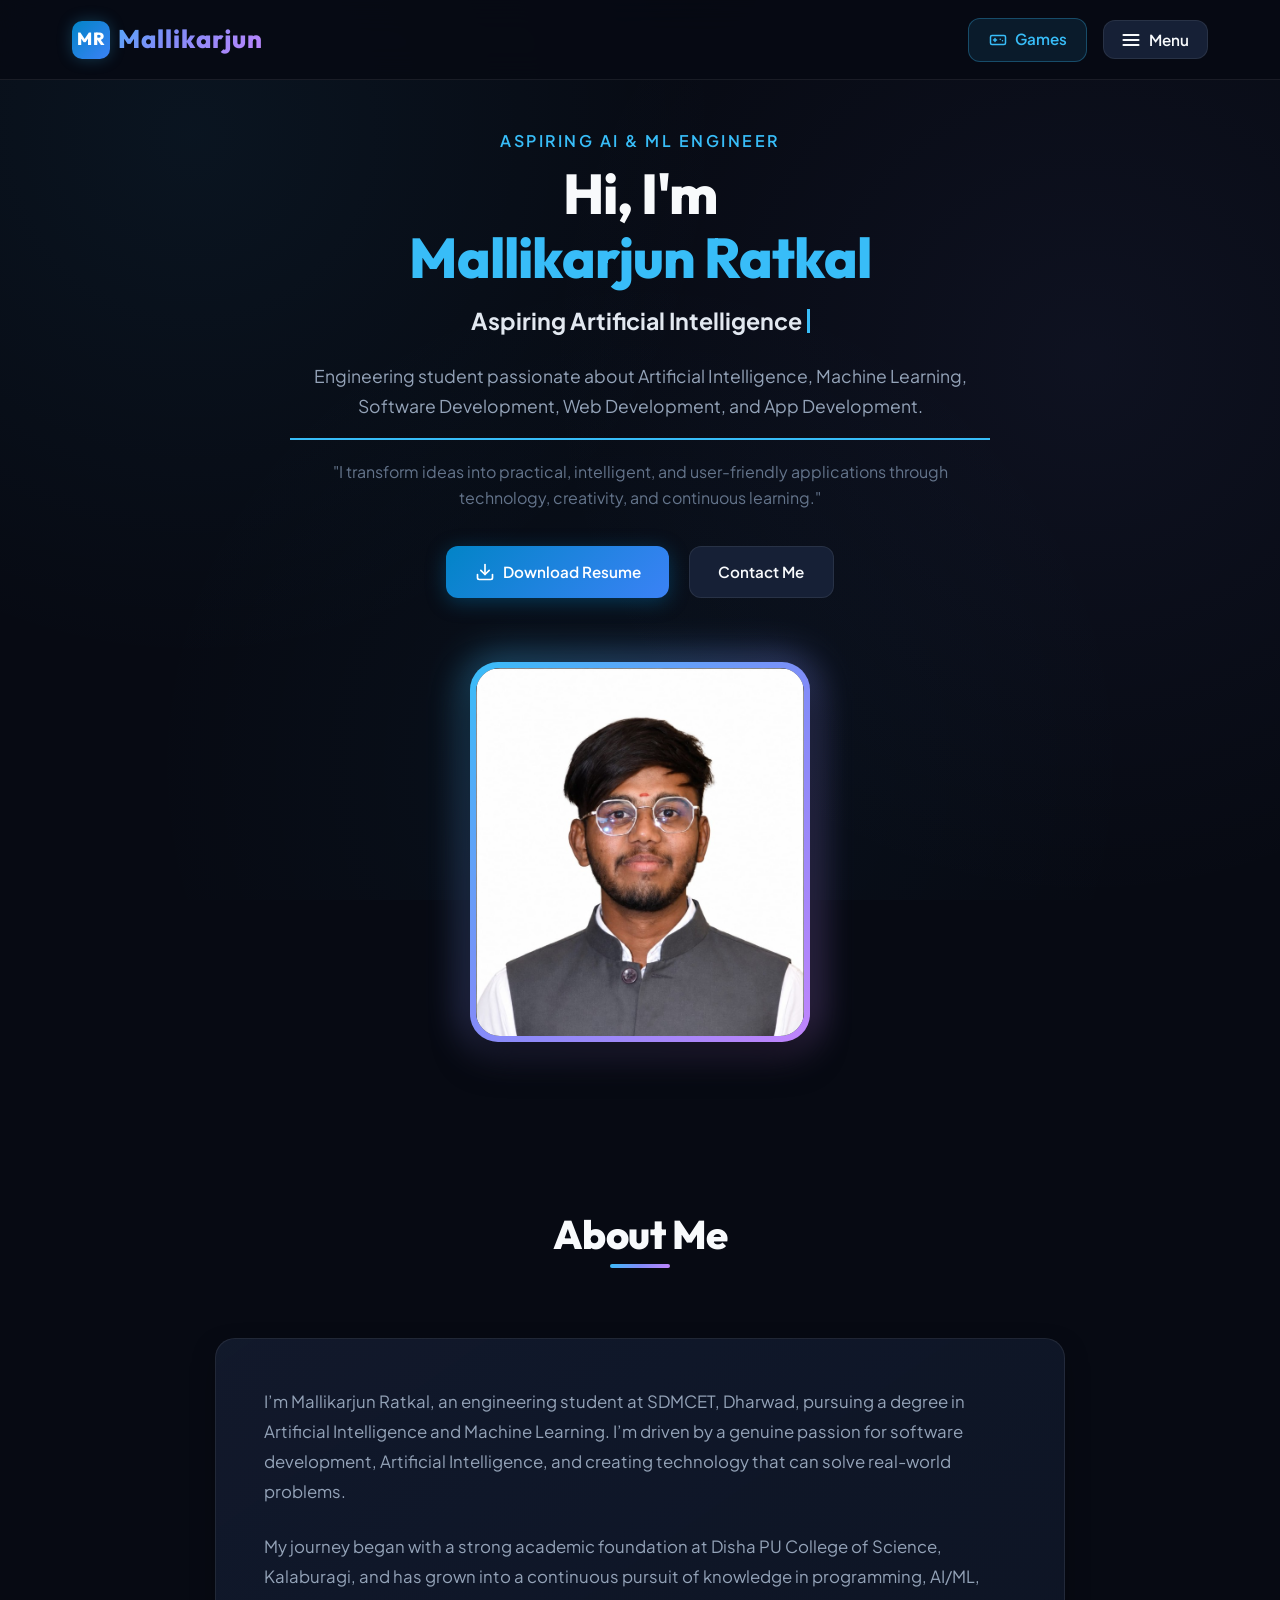
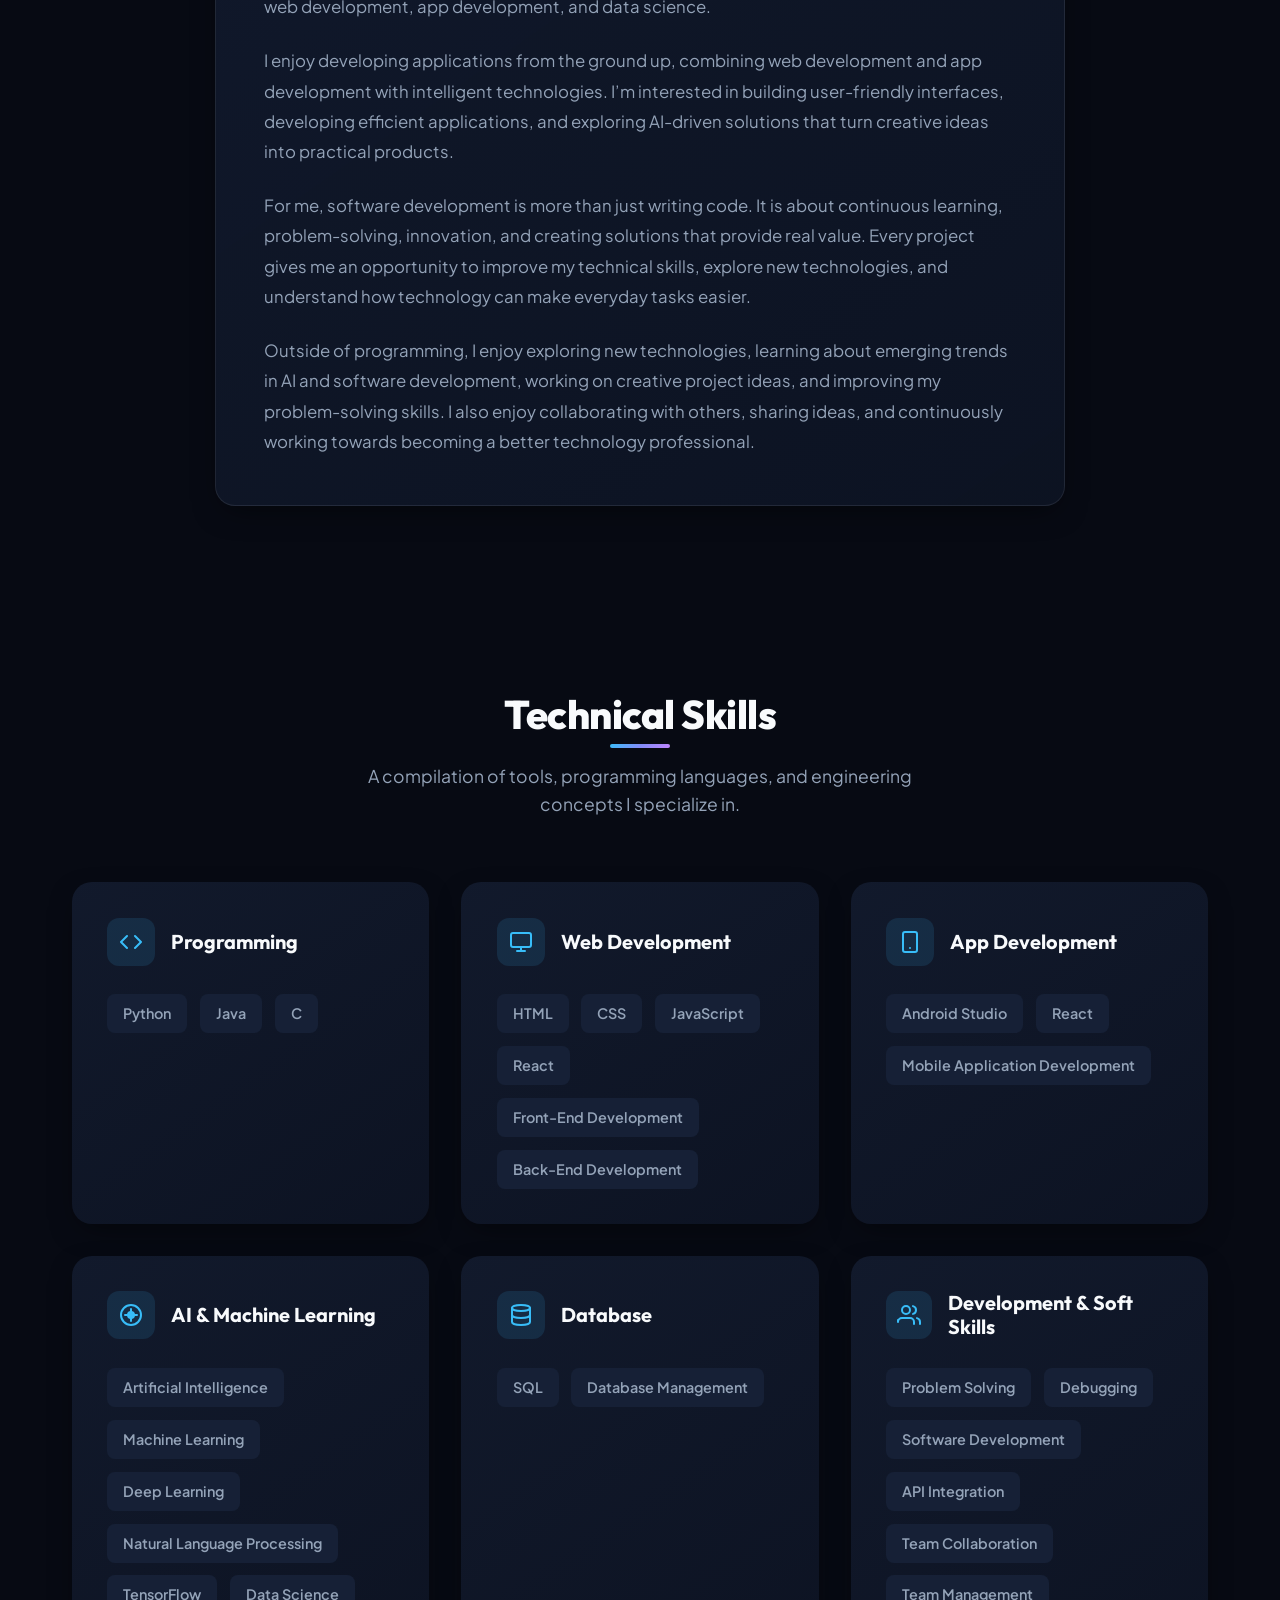
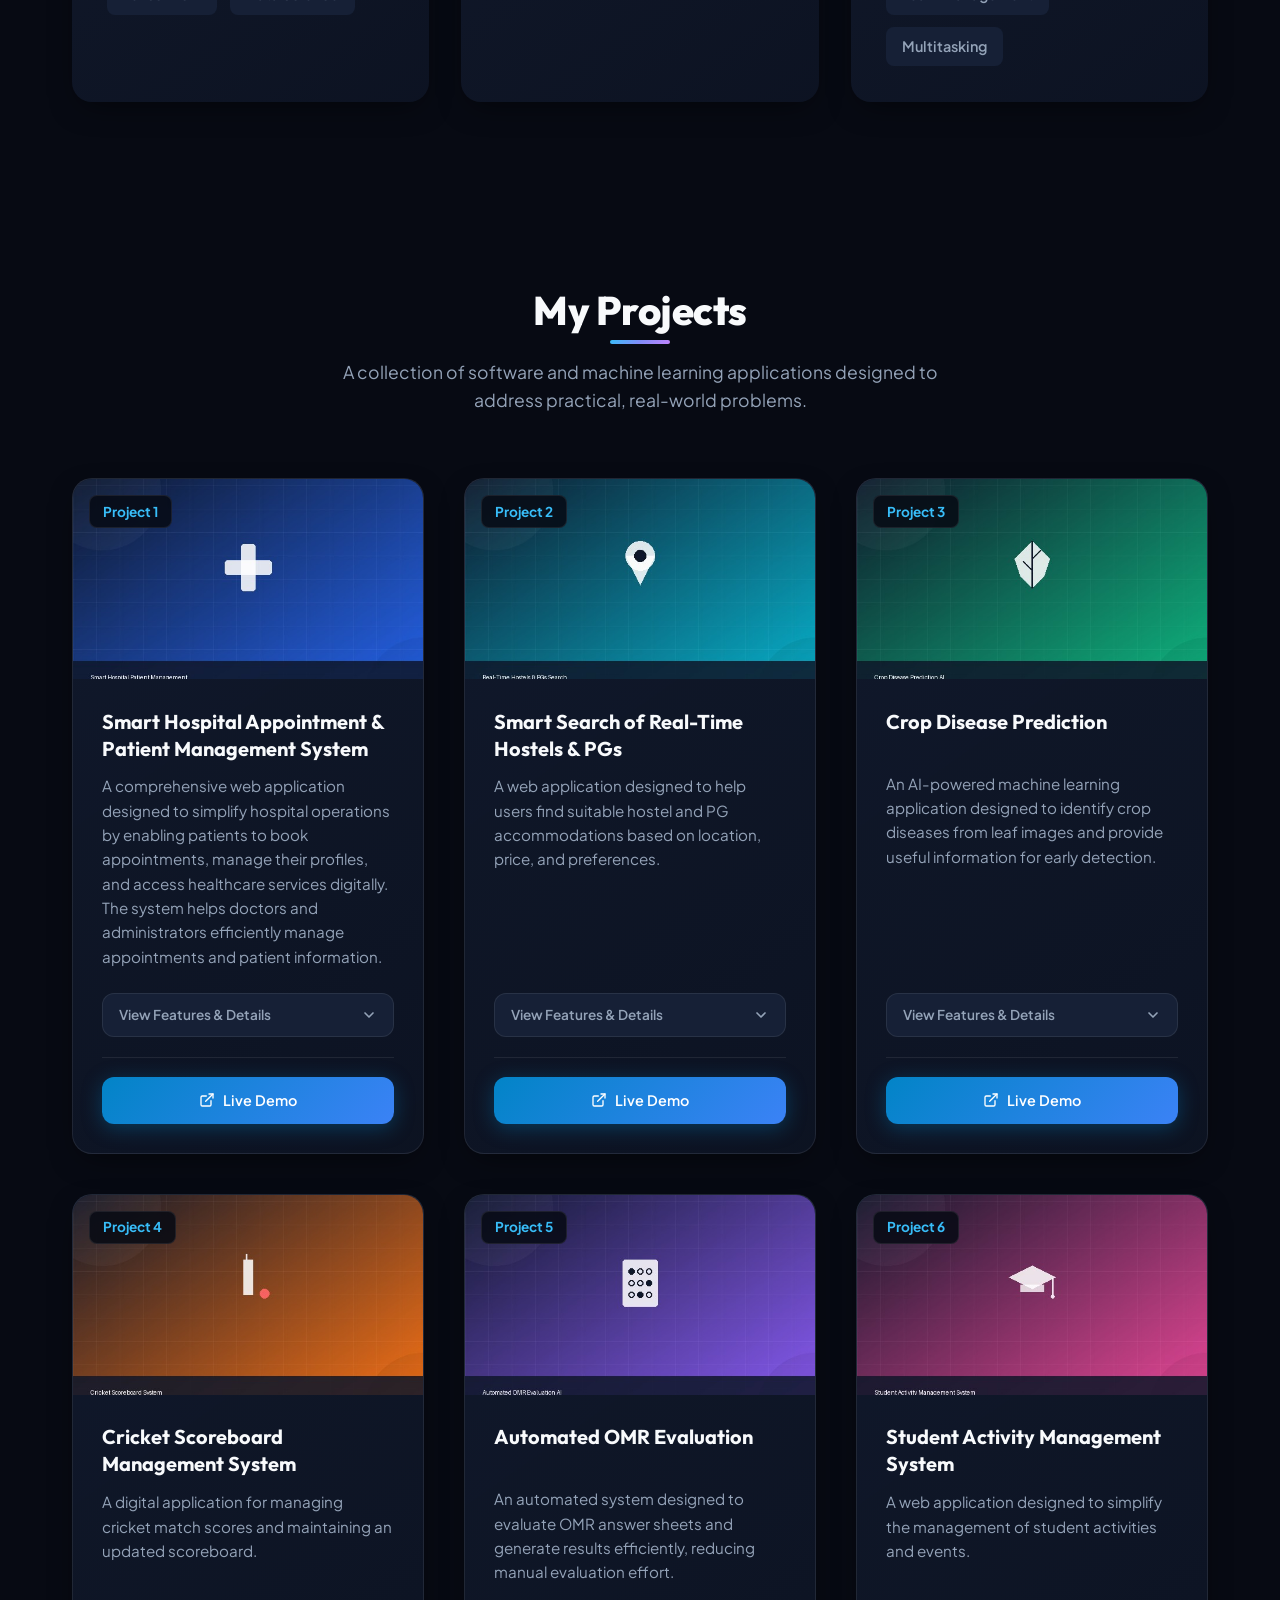
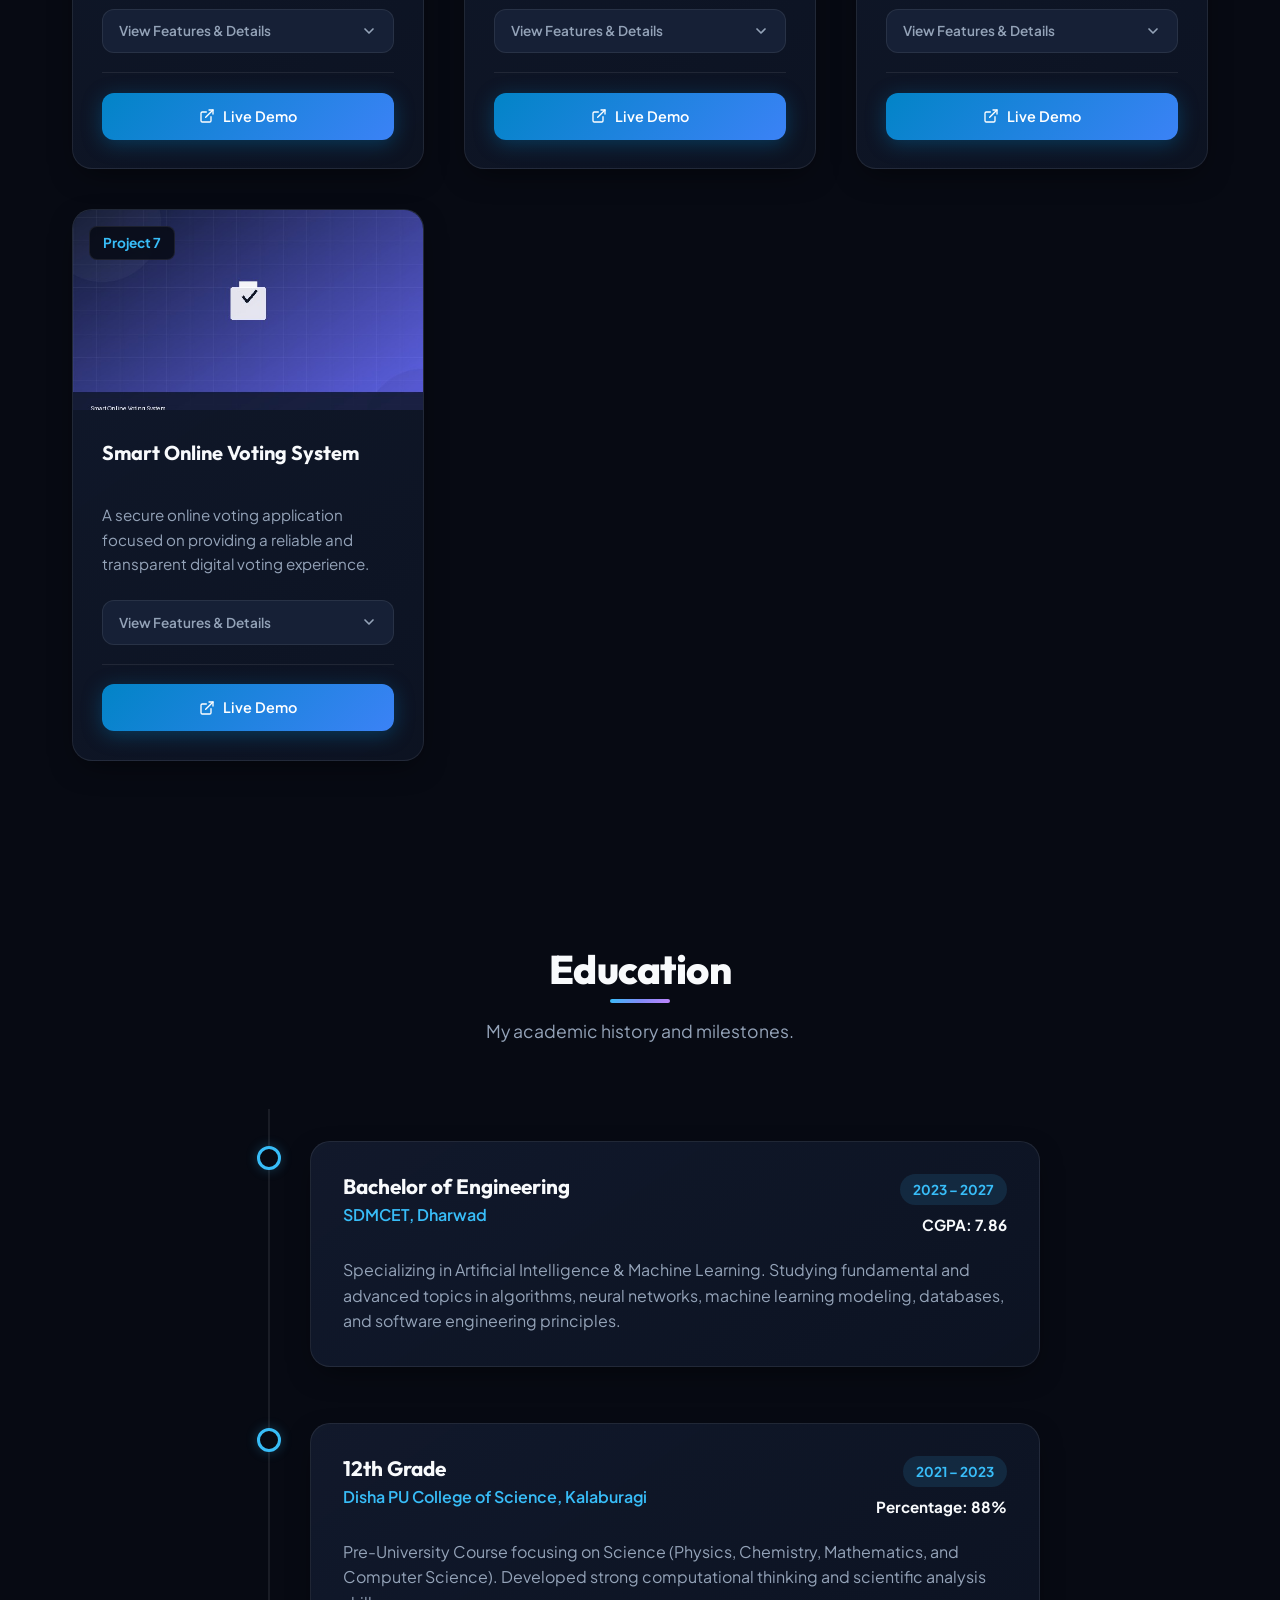
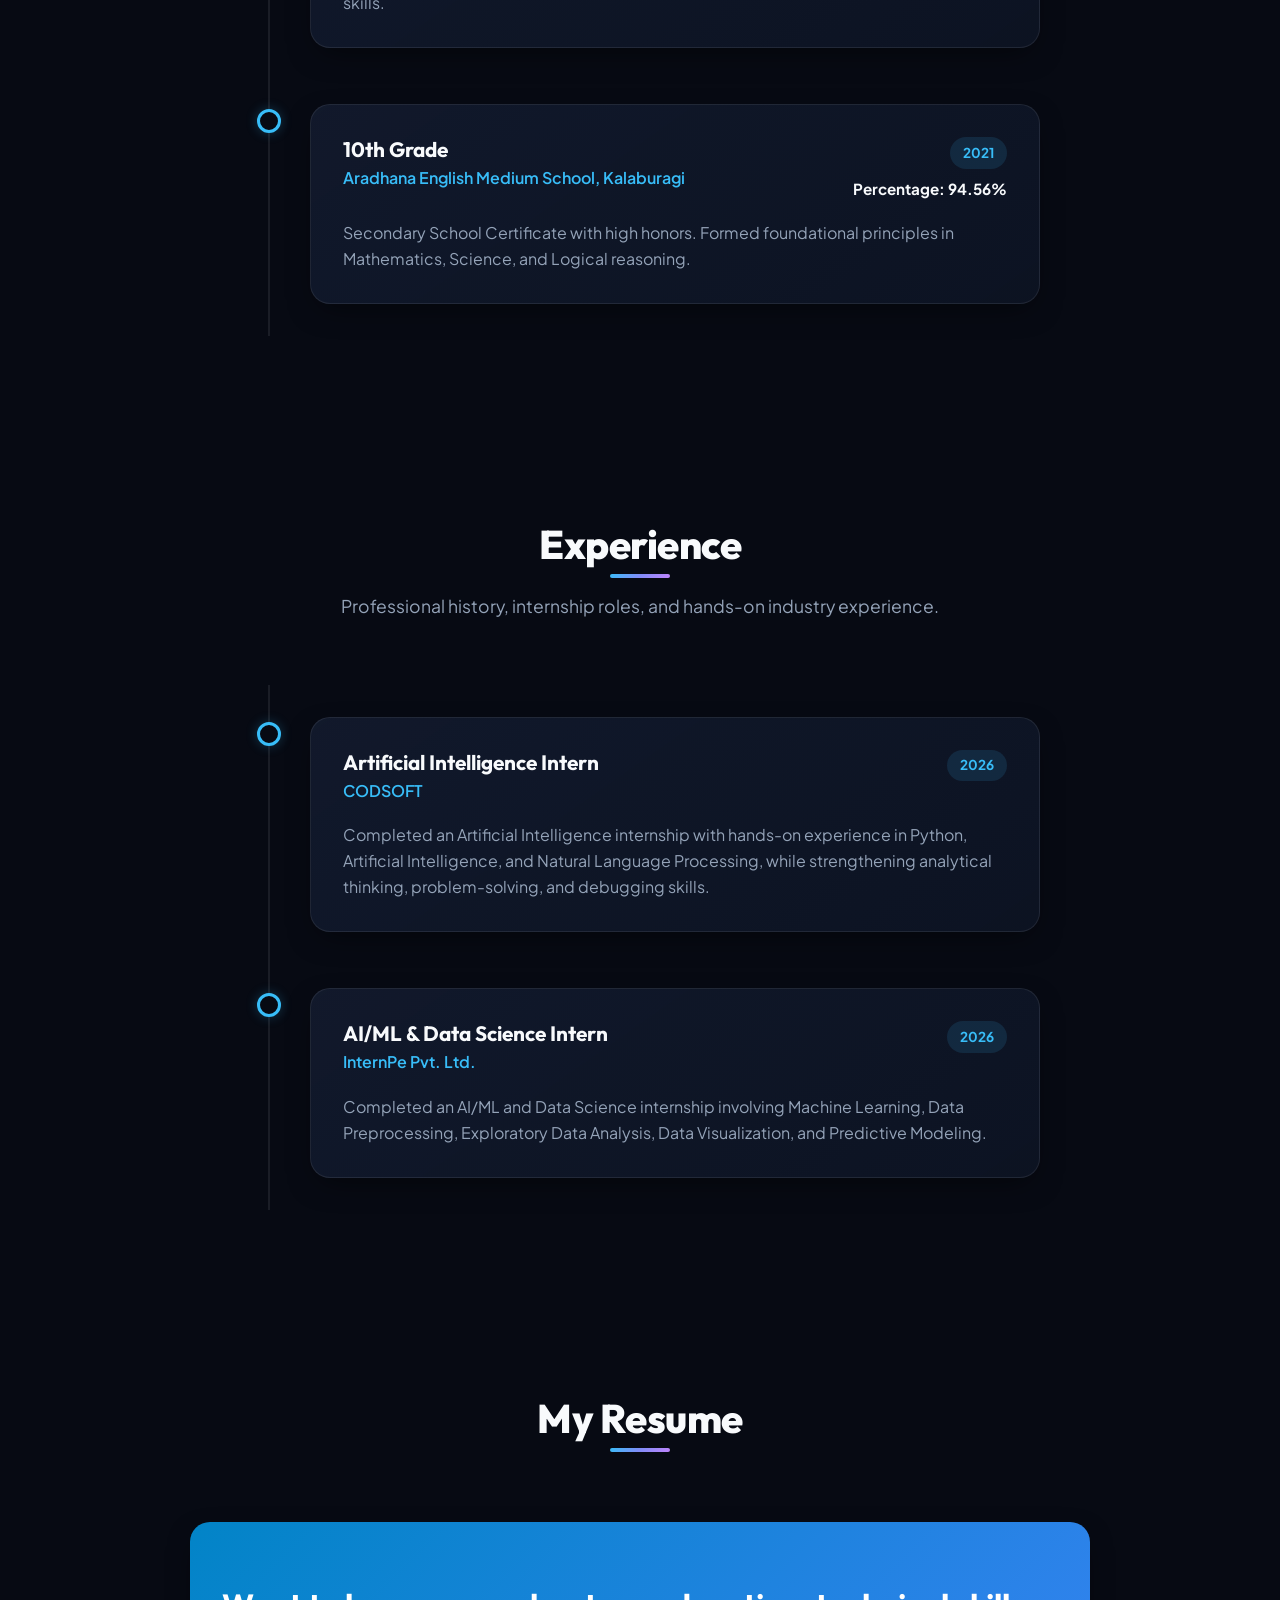
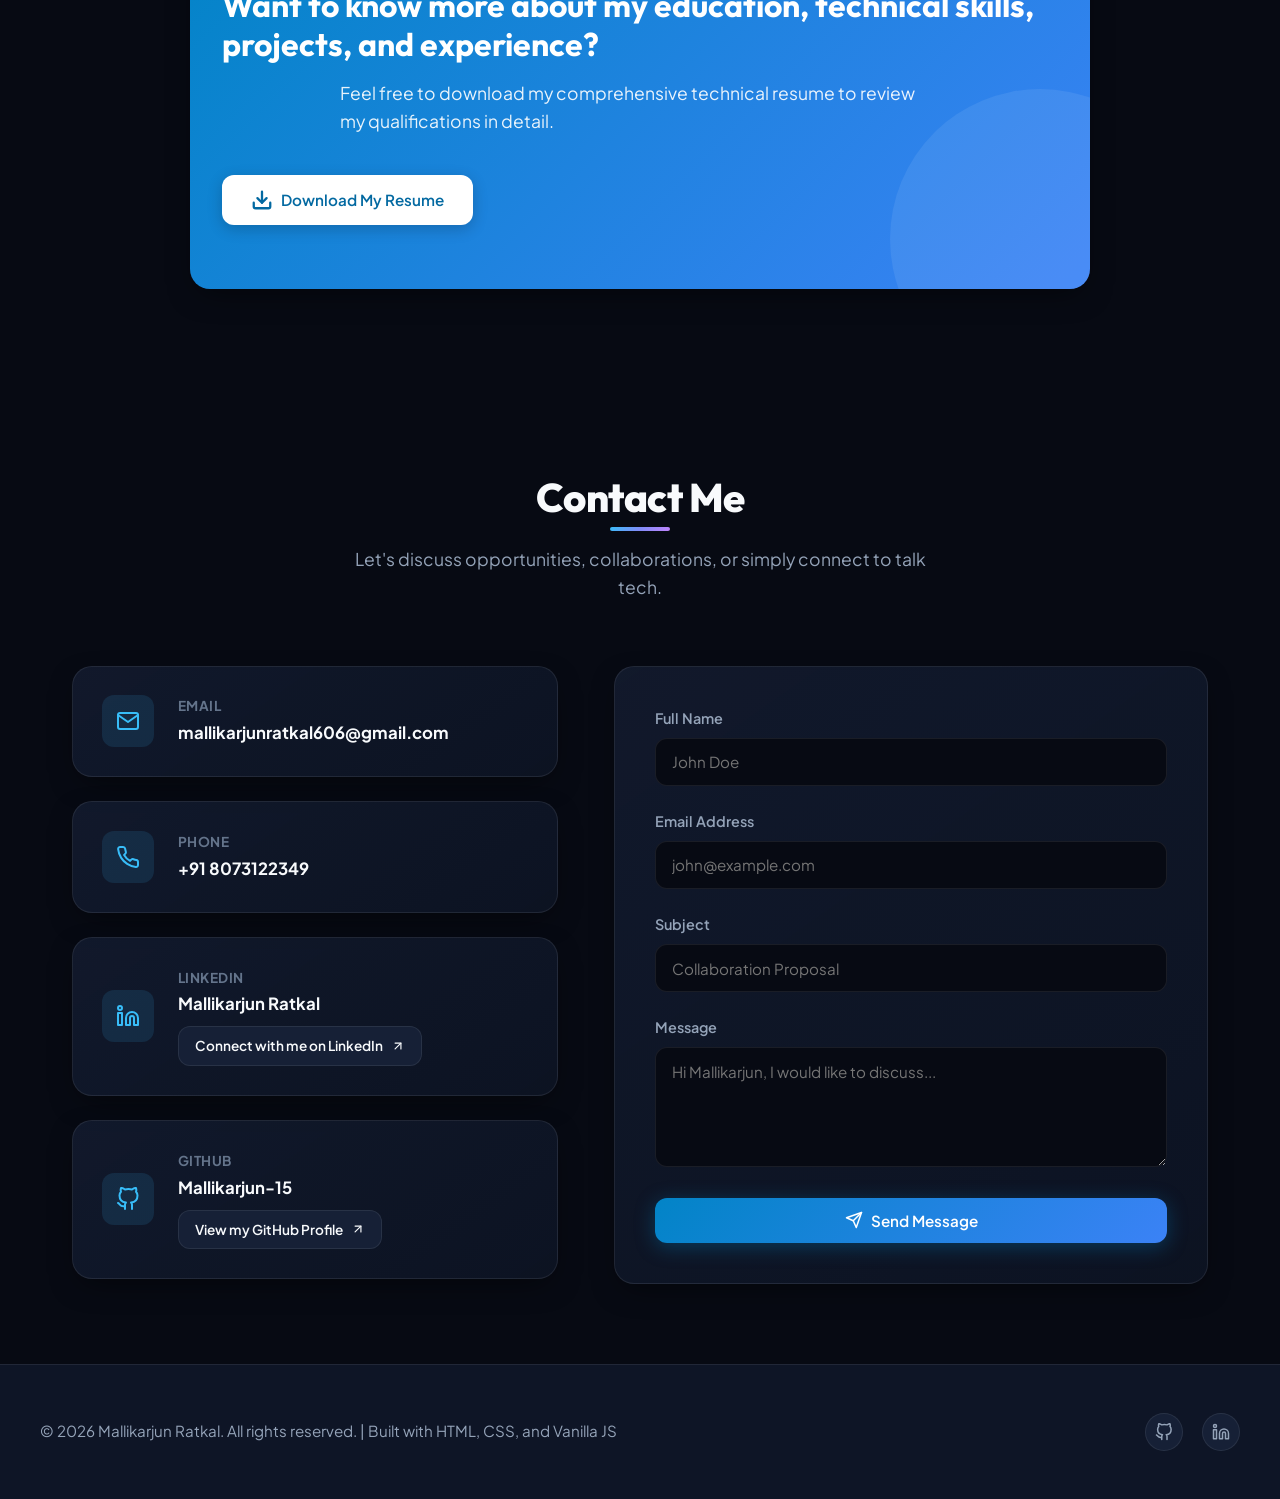
==== commit afaa2437: "Rename resume PDF to Mallikarjun_Ratkal_CV.pdf and update download links in portfolio" ====
--- a/index.html
+++ b/index.html
@@ -93,7 +93,7 @@
                     "I transform ideas into practical, intelligent, and user-friendly applications through technology, creativity, and continuous learning."
                 </p>
                 <div class="hero-actions">
-                    <a href="resume/Mallikarjun_Ratkal_Resume.pdf" download="Mallikarjun_Ratkal_Resume.pdf" class="btn btn-primary" id="btn-resume-hero">
+                    <a href="resume/Mallikarjun_Ratkal_CV.pdf" download="Mallikarjun_Ratkal_CV.pdf" class="btn btn-primary" id="btn-resume-hero">
                         <svg width="20" height="20" viewBox="0 0 24 24" fill="none" stroke="currentColor" stroke-width="2" stroke-linecap="round" stroke-linejoin="round" aria-hidden="true">
                             <path d="M21 15v4a2 2 0 0 1-2 2H5a2 2 0 0 1-2-2v-4"></path>
                             <polyline points="7 10 12 15 17 10"></polyline>
@@ -726,7 +726,7 @@
             <div class="resume-card">
                 <h3>Want to know more about my education, technical skills, projects, and experience?</h3>
                 <p>Feel free to download my comprehensive technical resume to review my qualifications in detail.</p>
-                <a href="resume/Mallikarjun_Ratkal_Resume.pdf" download="Mallikarjun_Ratkal_Resume.pdf" class="btn btn-light" id="btn-resume-section">
+                <a href="resume/Mallikarjun_Ratkal_CV.pdf" download="Mallikarjun_Ratkal_CV.pdf" class="btn btn-light" id="btn-resume-section">
                     <svg width="22" height="22" viewBox="0 0 24 24" fill="none" stroke="currentColor" stroke-width="2.5" stroke-linecap="round" stroke-linejoin="round" aria-hidden="true">
                         <path d="M21 15v4a2 2 0 0 1-2 2H5a2 2 0 0 1-2-2v-4"></path>
                         <polyline points="7 10 12 15 17 10"></polyline>
